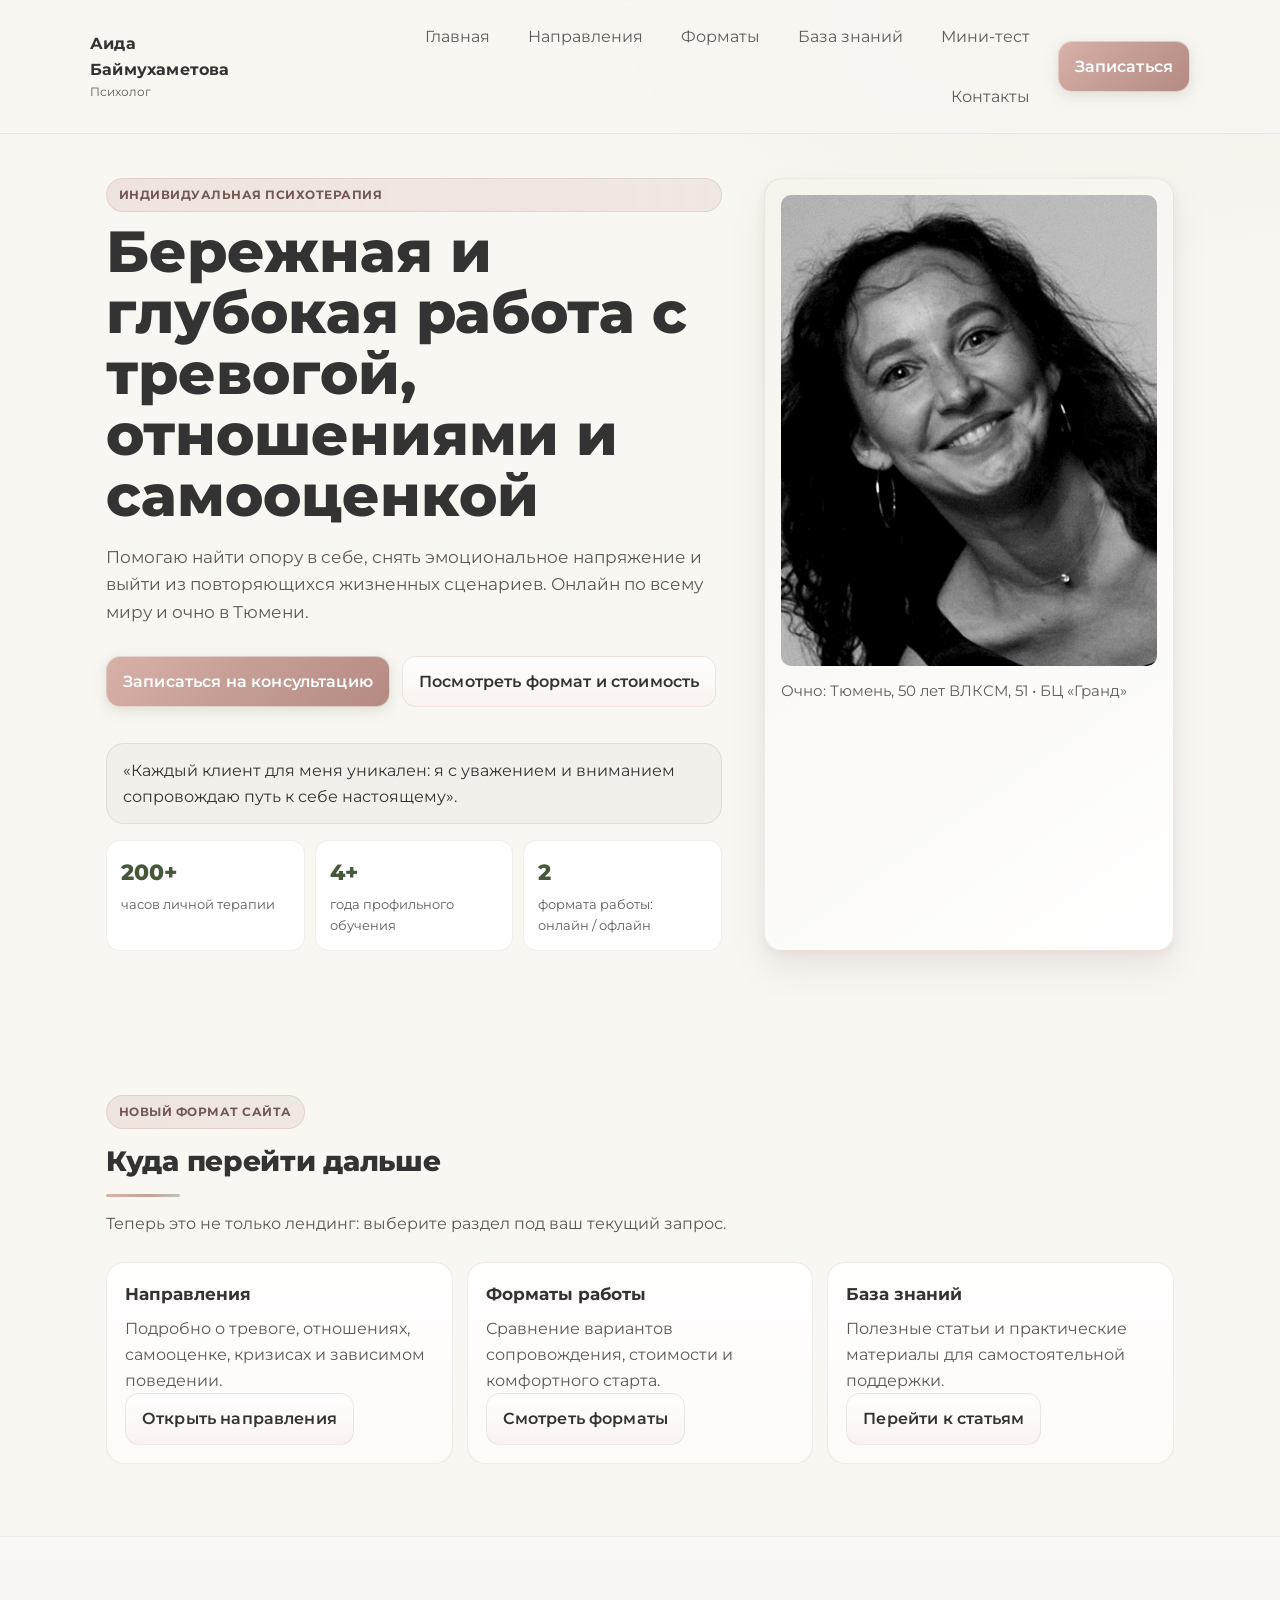
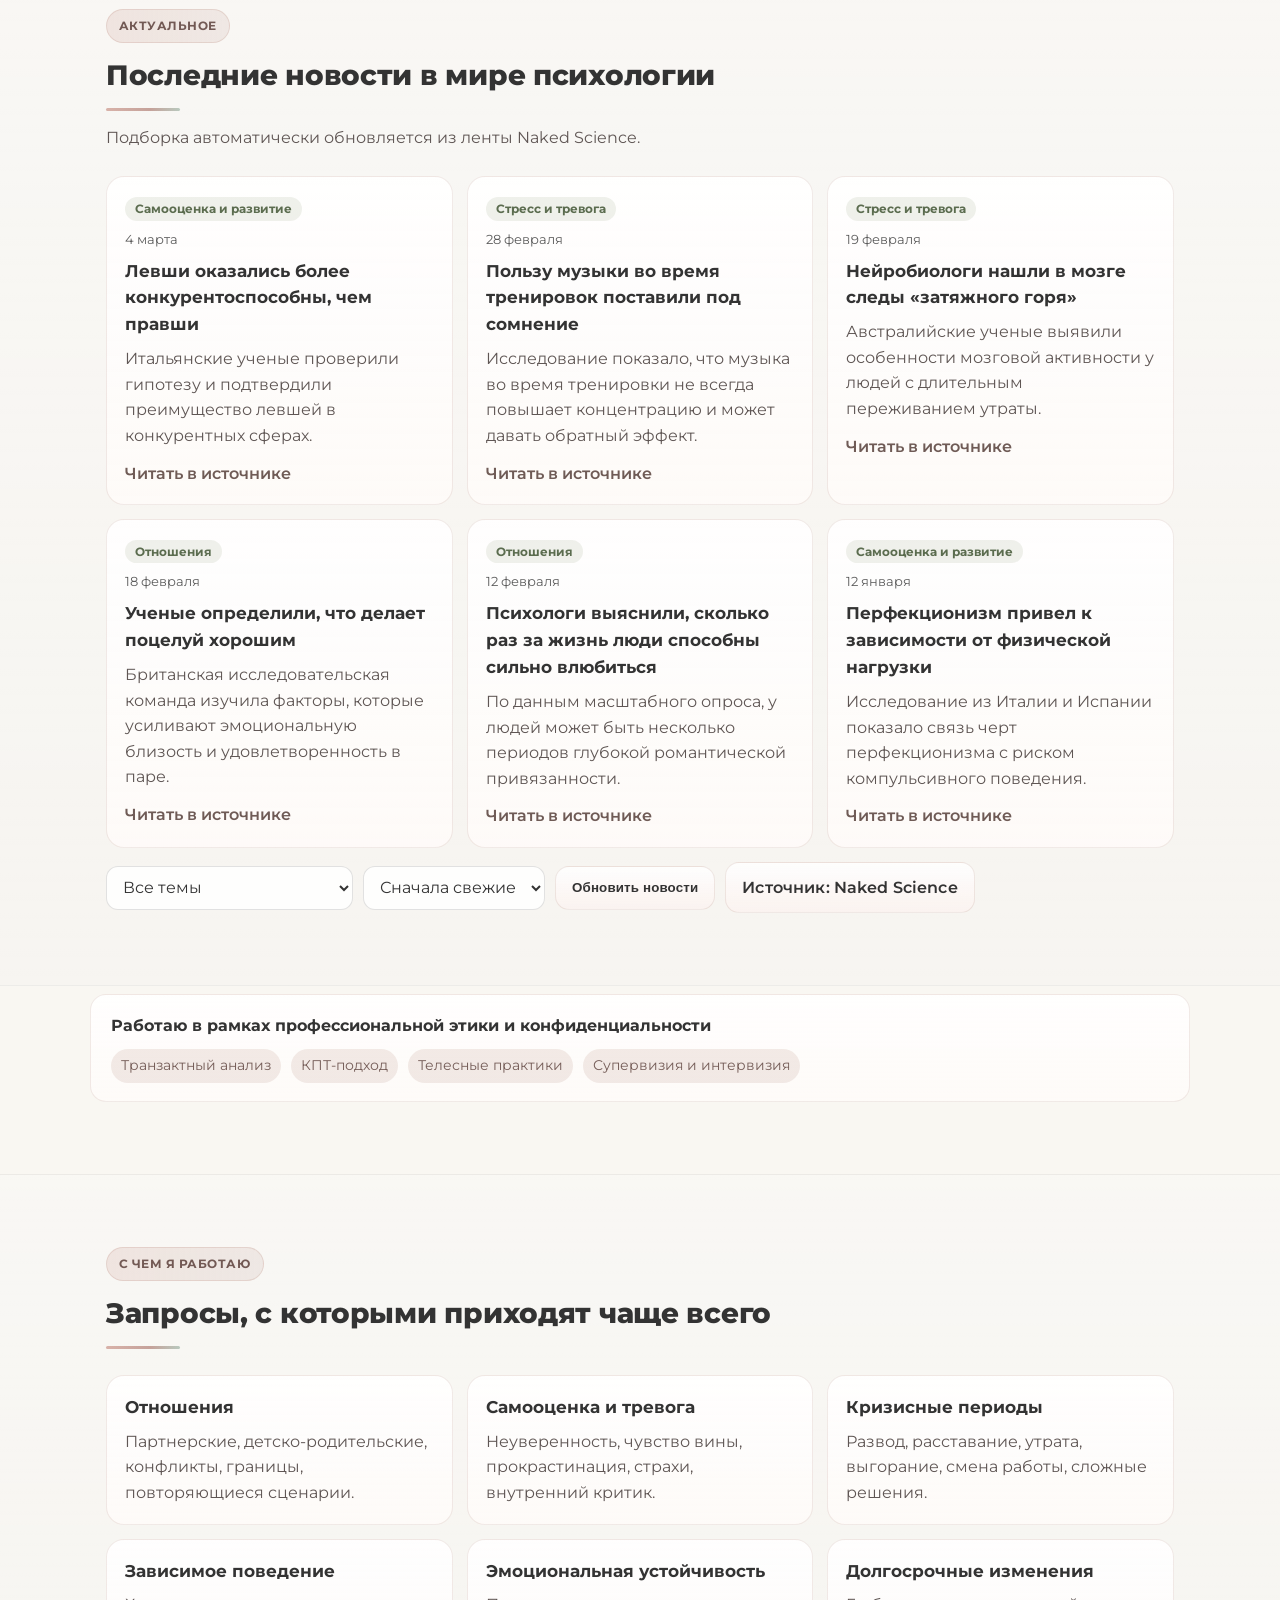
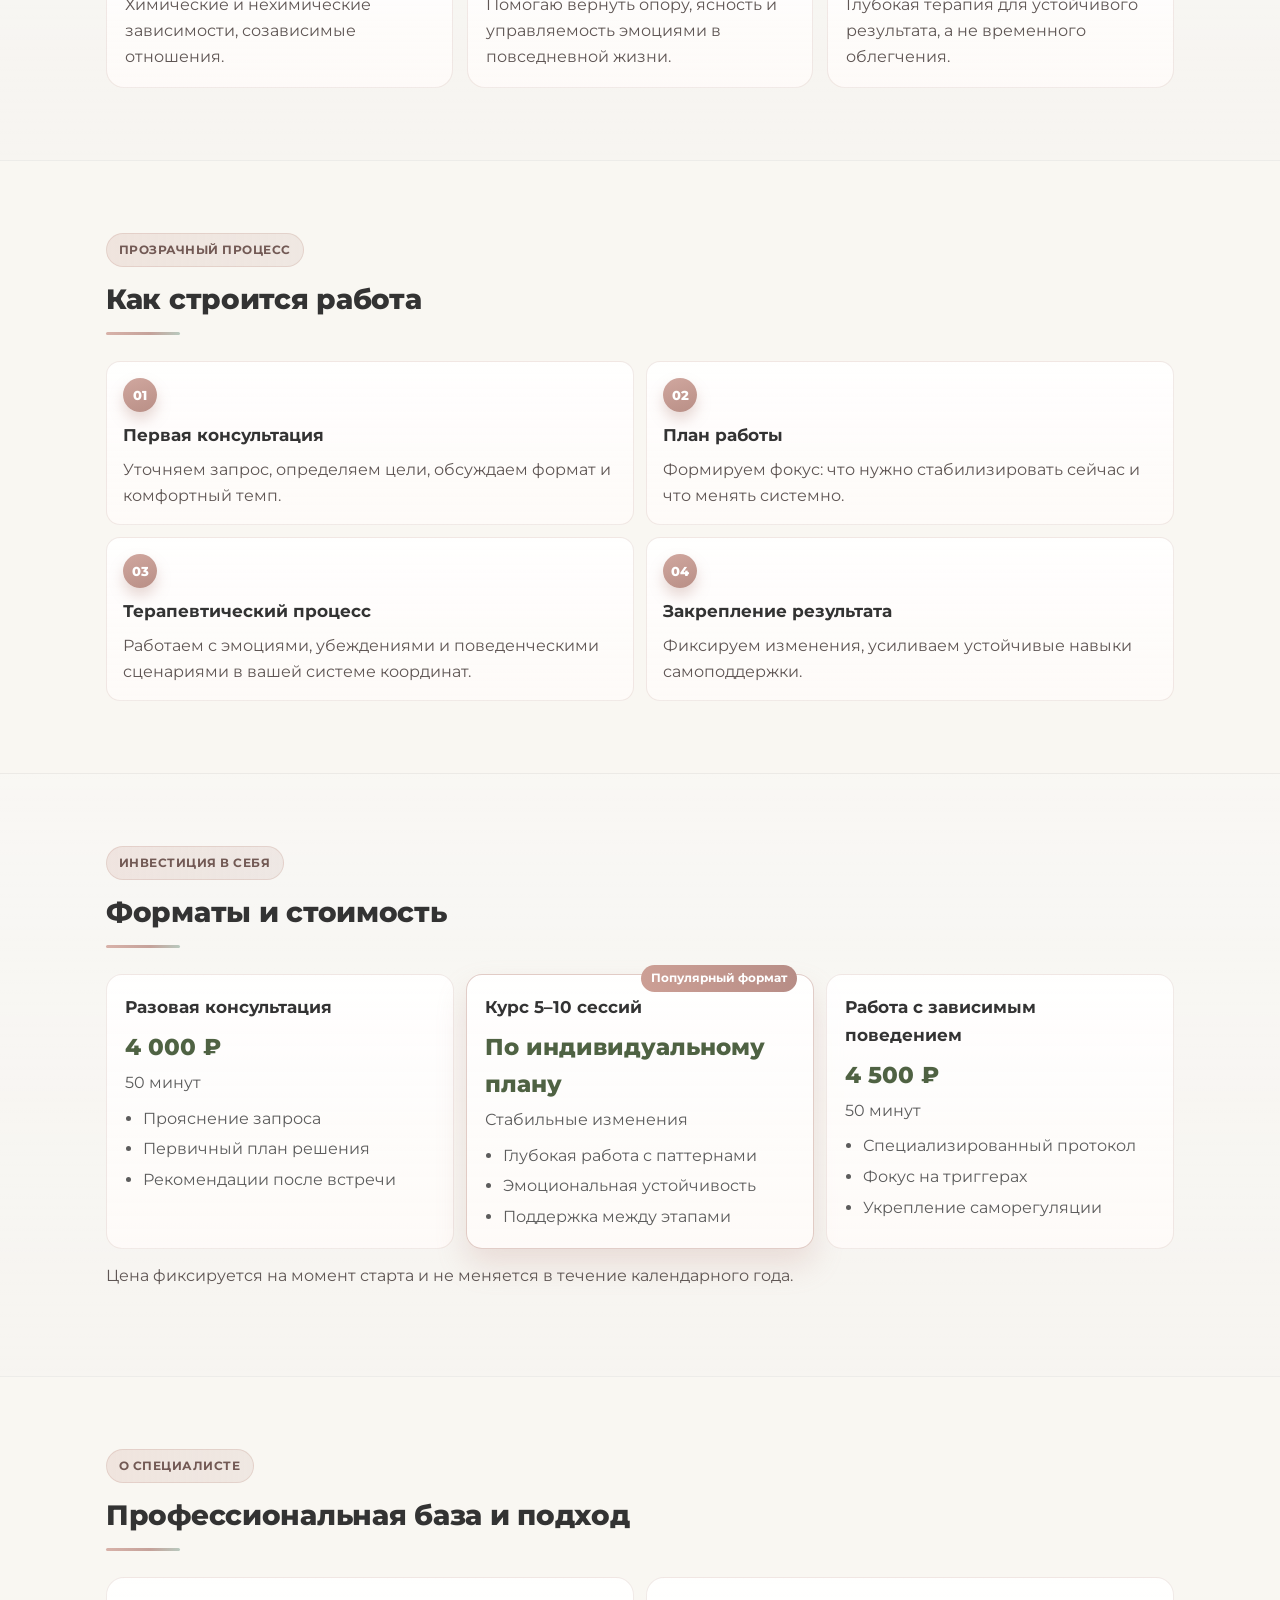
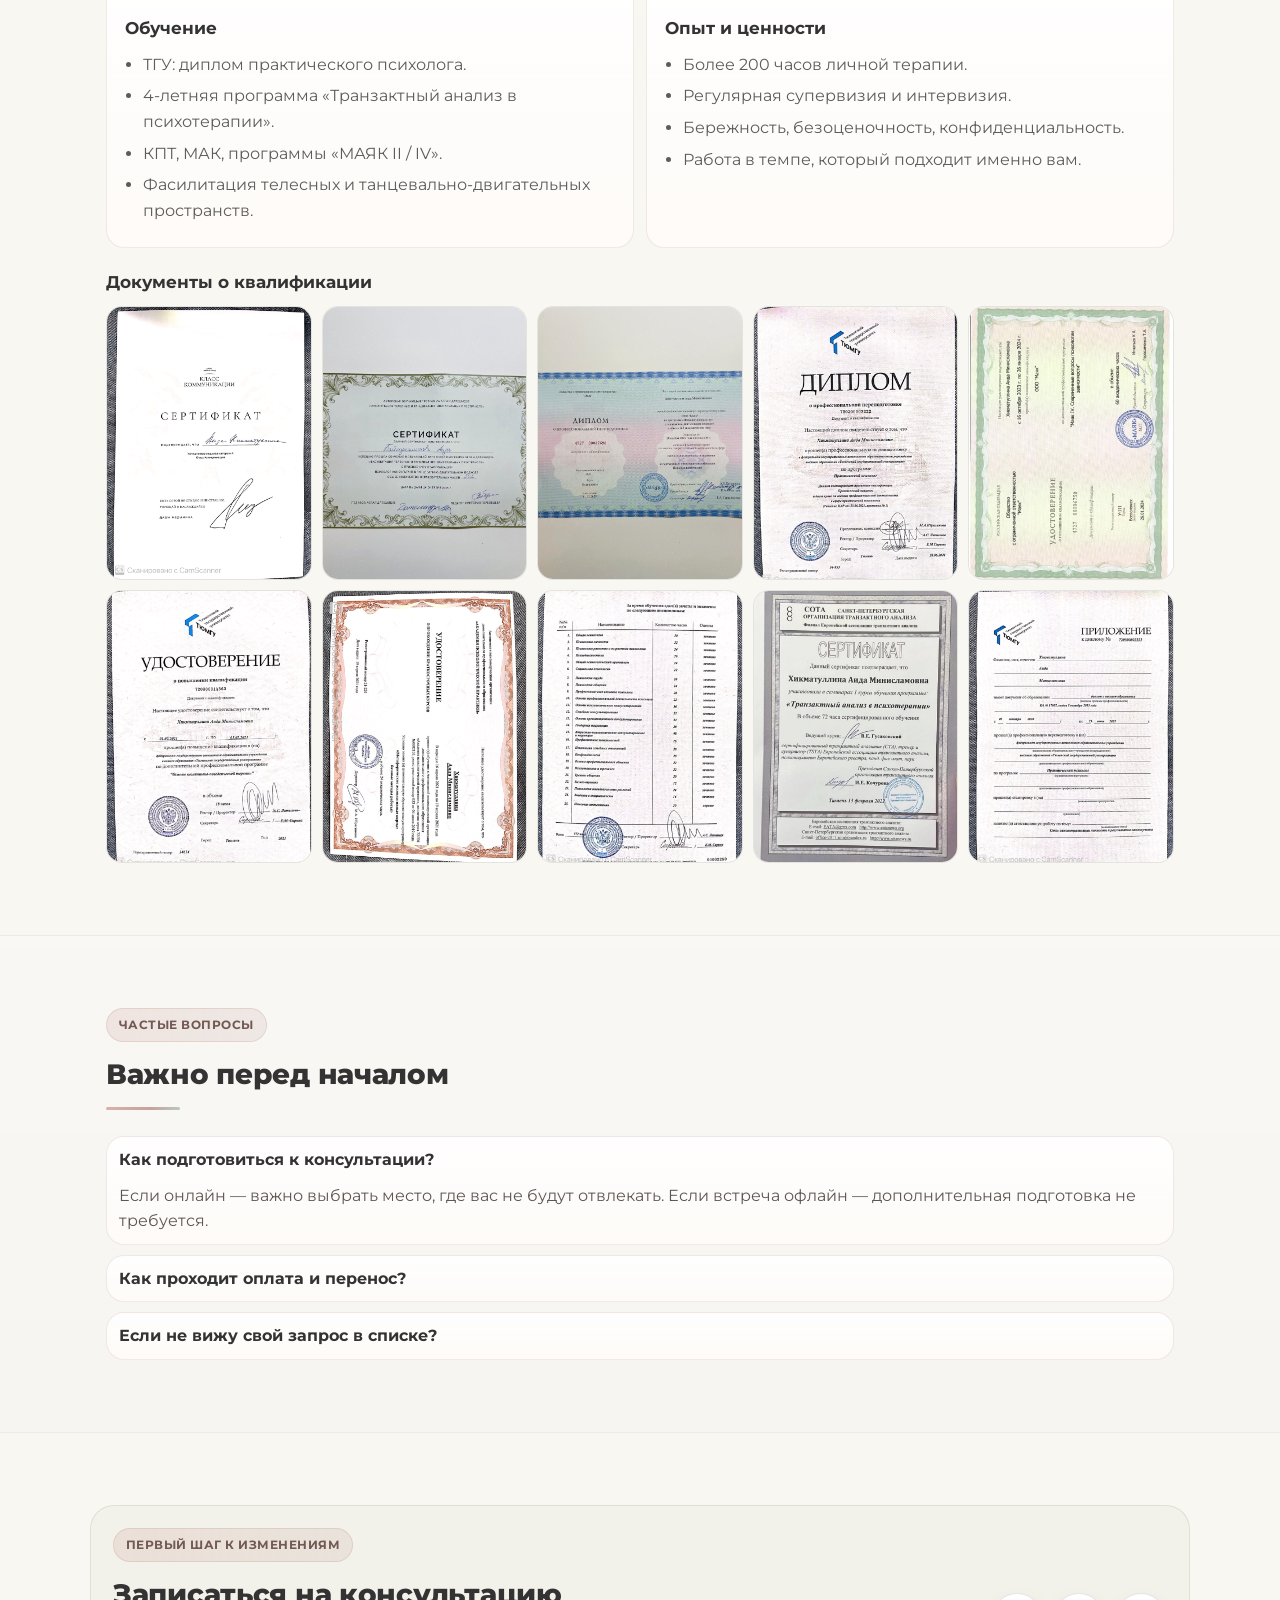
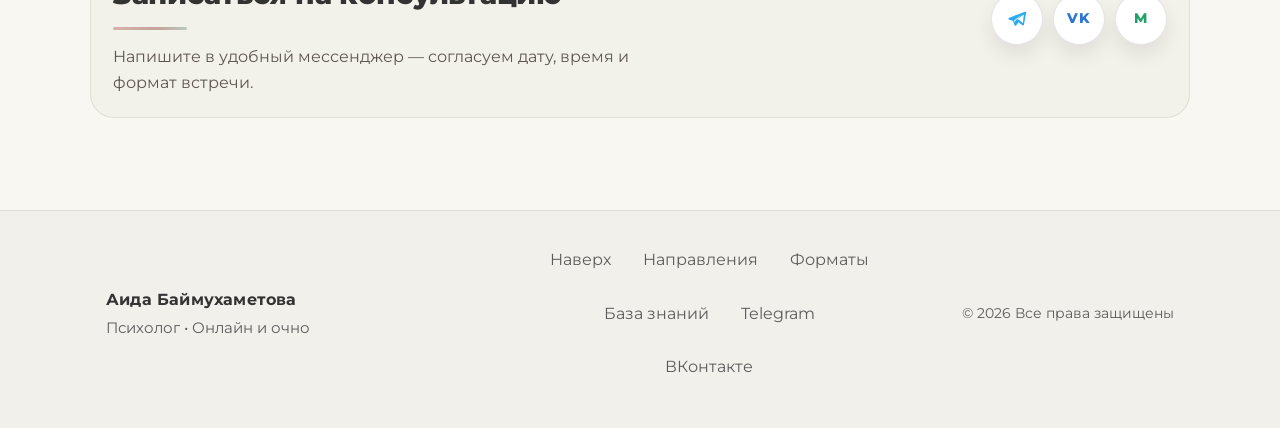
==== index.html @ 0d4551f3 "Первый коммит: подключение к GitHub" ====
<!DOCTYPE html>
<html lang="ru">
<head>
  <meta charset="UTF-8">
  <meta name="viewport" content="width=device-width, initial-scale=1.0">
  <meta name="description" content="Психолог Аида Баймухаметова — индивидуальная психотерапия онлайн и очно. Бережный, структурный и результативный подход.">
  <title>Аида Баймухаметова — психолог</title>

  <link rel="icon" type="image/png" href="assets/favicon.png">
  <link rel="apple-touch-icon" href="assets/favicon.png">

  <link rel="preconnect" href="https://fonts.googleapis.com">
  <link rel="preconnect" href="https://fonts.gstatic.com" crossorigin>
  <link href="https://fonts.googleapis.com/css2?family=Montserrat:wght@400;500;600;700;800&display=swap" rel="stylesheet">

  <link rel="stylesheet" href="style.css">
  <script src="script.js" defer></script>
</head>
<body>
  <a class="skip-link" href="#main">Перейти к содержимому</a>

  <header class="header" id="top">
    <div class="container header__inner">
      <a class="brand" href="#top" aria-label="На главную">
        <span class="brand__title">Аида Баймухаметова</span>
        <span class="brand__sub">Психолог</span>
      </a>

      <button
        class="nav-toggle"
        type="button"
        aria-label="Открыть меню"
        aria-expanded="false"
        aria-controls="site-nav"
      >
        <span class="nav-toggle__line"></span>
        <span class="nav-toggle__line"></span>
        <span class="nav-toggle__line"></span>
      </button>

      <nav class="nav" id="site-nav" aria-label="Главное меню">
        <ul class="nav__list">
          <li><a class="nav__link" href="index.html">Главная</a></li>
          <li><a class="nav__link" href="services.html">Направления</a></li>
          <li><a class="nav__link" href="formats.html">Форматы</a></li>
          <li><a class="nav__link" href="blog.html">База знаний</a></li>
          <li><a class="nav__link" href="test.html">Мини-тест</a></li>
          <li><a class="nav__link" href="contacts.html">Контакты</a></li>
        </ul>
      </nav>

      <a class="button button--primary header__cta" href="contacts.html#booking">Записаться</a>
    </div>
  </header>
  <div class="nav-overlay" hidden></div>

  <main id="main">
    <section class="hero section">
      <div class="container hero__inner">
        <div class="hero__content reveal">
          <span class="eyebrow">Индивидуальная психотерапия</span>
          <h1 class="hero__title">Бережная и глубокая работа с тревогой, отношениями и самооценкой</h1>
          <p class="hero__subtitle">
            Помогаю найти опору в себе, снять эмоциональное напряжение и выйти из повторяющихся жизненных сценариев.
            Онлайн по всему миру и очно в Тюмени.
          </p>

          <div class="hero__actions">
            <a class="button button--primary" href="#booking">Записаться на консультацию</a>
            <a class="button button--ghost" href="#pricing">Посмотреть формат и стоимость</a>
          </div>

          <div class="hero-minibar" aria-label="Быстрый оффер">
            <div class="hero-minibar__price">
              <span class="hero-minibar__label">Сессия 50 минут</span>
              <strong class="hero-minibar__value">от 4 000 ₽</strong>
            </div>
            <a class="button button--primary hero-minibar__cta" href="#booking">Записаться</a>
          </div>

          <blockquote class="hero__quote">
            «Каждый клиент для меня уникален: я с уважением и вниманием сопровождаю путь к себе настоящему».
          </blockquote>

          <div class="hero__stats">
            <article class="stat">
              <div class="stat__value"><span data-counter="200">0</span>+</div>
              <div class="stat__label">часов личной терапии</div>
            </article>
            <article class="stat">
              <div class="stat__value"><span data-counter="4">0</span>+</div>
              <div class="stat__label">года профильного обучения</div>
            </article>
            <article class="stat">
              <div class="stat__value"><span data-counter="2">0</span></div>
              <div class="stat__label">формата работы: онлайн / офлайн</div>
            </article>
          </div>
        </div>

        <figure class="hero__media reveal">
          <img class="hero__photo" src="img/psychologist.jpg" alt="Психолог Аида Баймухаметова" loading="eager">
          <figcaption class="hero__caption">Очно: Тюмень, 50 лет ВЛКСМ, 51 • БЦ «Гранд»</figcaption>
        </figure>
      </div>
    </section>

    <section class="section reveal">
      <div class="container">
        <div class="section__head">
          <span class="eyebrow">Новый формат сайта</span>
          <h2 class="section__title">Куда перейти дальше</h2>
          <p class="section__lead">Теперь это не только лендинг: выберите раздел под ваш текущий запрос.</p>
        </div>
        <div class="cards cards--3">
          <article class="card">
            <h3 class="card__title">Направления</h3>
            <p class="card__text">Подробно о тревоге, отношениях, самооценке, кризисах и зависимом поведении.</p>
            <a class="button button--ghost" href="services.html">Открыть направления</a>
          </article>
          <article class="card">
            <h3 class="card__title">Форматы работы</h3>
            <p class="card__text">Сравнение вариантов сопровождения, стоимости и комфортного старта.</p>
            <a class="button button--ghost" href="formats.html">Смотреть форматы</a>
          </article>
          <article class="card">
            <h3 class="card__title">База знаний</h3>
            <p class="card__text">Полезные статьи и практические материалы для самостоятельной поддержки.</p>
            <a class="button button--ghost" href="blog.html">Перейти к статьям</a>
          </article>
        </div>
      </div>
    </section>

    <section class="section section--alt reveal" id="psy-news">
      <div class="container">
        <div class="section__head">
          <span class="eyebrow">Актуальное</span>
          <h2 class="section__title">Последние новости в мире психологии</h2>
          <p class="section__lead">Подборка автоматически обновляется из ленты Naked Science.</p>
        </div>
        <div class="cards cards--3" id="psy-news-list" aria-live="polite">
          <article class="card">
            <h3 class="card__title">Загружаю новости...</h3>
            <p class="card__text">Пожалуйста, подождите пару секунд.</p>
          </article>
        </div>
        <div class="news-toolbar" style="margin-top: 14px;">
          <label class="news-toolbar__field" for="psy-news-filter">
            <span class="sr-only">Фильтр по теме</span>
            <select id="psy-news-filter" class="news-select">
              <option value="all">Все темы</option>
              <option value="stress">Стресс и тревога</option>
              <option value="relationships">Отношения</option>
              <option value="self">Самооценка и развитие</option>
              <option value="other">Другое</option>
            </select>
          </label>
          <label class="news-toolbar__field" for="psy-news-sort">
            <span class="sr-only">Сортировка</span>
            <select id="psy-news-sort" class="news-select">
              <option value="newest">Сначала свежие</option>
              <option value="oldest">Сначала ранние</option>
            </select>
          </label>
          <button class="button button--ghost" id="psy-news-refresh" type="button">Обновить новости</button>
          <a class="button button--ghost" href="https://naked-science.ru/article/psy" target="_blank" rel="noreferrer">Источник: Naked Science</a>
        </div>
      </div>
    </section>

    <section class="section trust reveal">
      <div class="container trust__inner">
        <p class="trust__title">Работаю в рамках профессиональной этики и конфиденциальности</p>
        <ul class="trust__list">
          <li>Транзактный анализ</li>
          <li>КПТ-подход</li>
          <li>Телесные практики</li>
          <li>Супервизия и интервизия</li>
        </ul>
      </div>
    </section>

    <section class="section section--alt" id="services">
      <div class="container">
        <div class="section__head reveal">
          <span class="eyebrow">С чем я работаю</span>
          <h2 class="section__title">Запросы, с которыми приходят чаще всего</h2>
        </div>

        <div class="cards cards--3 reveal">
          <article class="card">
            <h3 class="card__title">Отношения</h3>
            <p class="card__text">Партнерские, детско-родительские, конфликты, границы, повторяющиеся сценарии.</p>
          </article>
          <article class="card">
            <h3 class="card__title">Самооценка и тревога</h3>
            <p class="card__text">Неуверенность, чувство вины, прокрастинация, страхи, внутренний критик.</p>
          </article>
          <article class="card">
            <h3 class="card__title">Кризисные периоды</h3>
            <p class="card__text">Развод, расставание, утрата, выгорание, смена работы, сложные решения.</p>
          </article>
          <article class="card">
            <h3 class="card__title">Зависимое поведение</h3>
            <p class="card__text">Химические и нехимические зависимости, созависимые отношения.</p>
          </article>
          <article class="card">
            <h3 class="card__title">Эмоциональная устойчивость</h3>
            <p class="card__text">Помогаю вернуть опору, ясность и управляемость эмоциями в повседневной жизни.</p>
          </article>
          <article class="card">
            <h3 class="card__title">Долгосрочные изменения</h3>
            <p class="card__text">Глубокая терапия для устойчивого результата, а не временного облегчения.</p>
          </article>
        </div>
      </div>
    </section>

    <section class="section" id="process">
      <div class="container">
        <div class="section__head reveal">
          <span class="eyebrow">Прозрачный процесс</span>
          <h2 class="section__title">Как строится работа</h2>
        </div>

        <div class="timeline reveal">
          <article class="timeline__item">
            <span class="timeline__num">01</span>
            <h3 class="timeline__title">Первая консультация</h3>
            <p class="timeline__text">Уточняем запрос, определяем цели, обсуждаем формат и комфортный темп.</p>
          </article>
          <article class="timeline__item">
            <span class="timeline__num">02</span>
            <h3 class="timeline__title">План работы</h3>
            <p class="timeline__text">Формируем фокус: что нужно стабилизировать сейчас и что менять системно.</p>
          </article>
          <article class="timeline__item">
            <span class="timeline__num">03</span>
            <h3 class="timeline__title">Терапевтический процесс</h3>
            <p class="timeline__text">Работаем с эмоциями, убеждениями и поведенческими сценариями в вашей системе координат.</p>
          </article>
          <article class="timeline__item">
            <span class="timeline__num">04</span>
            <h3 class="timeline__title">Закрепление результата</h3>
            <p class="timeline__text">Фиксируем изменения, усиливаем устойчивые навыки самоподдержки.</p>
          </article>
        </div>
      </div>
    </section>

    <section class="section section--alt" id="pricing">
      <div class="container">
        <div class="section__head reveal">
          <span class="eyebrow">Инвестиция в себя</span>
          <h2 class="section__title">Форматы и стоимость</h2>
        </div>

        <div class="plans reveal">
          <article class="plan">
            <h3 class="plan__title">Разовая консультация</h3>
            <p class="plan__price">4 000 ₽</p>
            <p class="plan__meta">50 минут</p>
            <ul class="plan__list">
              <li>Прояснение запроса</li>
              <li>Первичный план решения</li>
              <li>Рекомендации после встречи</li>
            </ul>
          </article>

          <article class="plan plan--featured">
            <span class="plan__badge">Популярный формат</span>
            <h3 class="plan__title">Курс 5–10 сессий</h3>
            <p class="plan__price">По индивидуальному плану</p>
            <p class="plan__meta">Стабильные изменения</p>
            <ul class="plan__list">
              <li>Глубокая работа с паттернами</li>
              <li>Эмоциональная устойчивость</li>
              <li>Поддержка между этапами</li>
            </ul>
          </article>

          <article class="plan">
            <h3 class="plan__title">Работа с зависимым поведением</h3>
            <p class="plan__price">4 500 ₽</p>
            <p class="plan__meta">50 минут</p>
            <ul class="plan__list">
              <li>Специализированный протокол</li>
              <li>Фокус на триггерах</li>
              <li>Укрепление саморегуляции</li>
            </ul>
          </article>
        </div>

        <p class="section-note reveal">Цена фиксируется на момент старта и не меняется в течение календарного года.</p>
      </div>
    </section>

    <section class="section" id="about">
      <div class="container">
        <div class="section__head reveal">
          <span class="eyebrow">О специалисте</span>
          <h2 class="section__title">Профессиональная база и подход</h2>
        </div>

        <div class="about__grid reveal">
          <article class="panel">
            <h3 class="subsection__title">Обучение</h3>
            <ul class="list-bullets">
              <li>ТГУ: диплом практического психолога.</li>
              <li>4-летняя программа «Транзактный анализ в психотерапии».</li>
              <li>КПТ, МАК, программы «МАЯК II / IV».</li>
              <li>Фасилитация телесных и танцевально-двигательных пространств.</li>
            </ul>
          </article>

          <article class="panel">
            <h3 class="subsection__title">Опыт и ценности</h3>
            <ul class="list-bullets">
              <li>Более 200 часов личной терапии.</li>
              <li>Регулярная супервизия и интервизия.</li>
              <li>Бережность, безоценочность, конфиденциальность.</li>
              <li>Работа в темпе, который подходит именно вам.</li>
            </ul>
          </article>
        </div>

        <h3 class="subsection__title reveal">Документы о квалификации</h3>
        <div class="gallery reveal" aria-label="Документы о квалификации">
          <a class="gallery__item" href="img/doc-01.png" data-lightbox="docs"><img src="img/doc-01.png" alt="Документ о квалификации 1" loading="lazy"></a>
          <a class="gallery__item" href="img/doc-02.png" data-lightbox="docs"><img src="img/doc-02.png" alt="Документ о квалификации 2" loading="lazy"></a>
          <a class="gallery__item" href="img/doc-03.png" data-lightbox="docs"><img src="img/doc-03.png" alt="Документ о квалификации 3" loading="lazy"></a>
          <a class="gallery__item" href="img/doc-04.png" data-lightbox="docs"><img src="img/doc-04.png" alt="Документ о квалификации 4" loading="lazy"></a>
          <a class="gallery__item" href="img/doc-05.png" data-lightbox="docs"><img src="img/doc-05.png" alt="Документ о квалификации 5" loading="lazy"></a>
          <a class="gallery__item" href="img/doc-06.png" data-lightbox="docs"><img src="img/doc-06.png" alt="Документ о квалификации 6" loading="lazy"></a>
          <a class="gallery__item" href="img/doc-07.png" data-lightbox="docs"><img src="img/doc-07.png" alt="Документ о квалификации 7" loading="lazy"></a>
          <a class="gallery__item" href="img/doc-08.png" data-lightbox="docs"><img src="img/doc-08.png" alt="Документ о квалификации 8" loading="lazy"></a>
          <a class="gallery__item" href="img/doc-09.png" data-lightbox="docs"><img src="img/doc-09.png" alt="Документ о квалификации 9" loading="lazy"></a>
          <a class="gallery__item" href="img/doc-10.png" data-lightbox="docs"><img src="img/doc-10.png" alt="Документ о квалификации 10" loading="lazy"></a>
        </div>
      </div>
    </section>

    <section class="section section--alt" id="faq">
      <div class="container">
        <div class="section__head reveal">
          <span class="eyebrow">Частые вопросы</span>
          <h2 class="section__title">Важно перед началом</h2>
        </div>

        <div class="faq reveal">
          <details class="details" open>
            <summary>Как подготовиться к консультации?</summary>
            <div class="details__body">
              Если онлайн — важно выбрать место, где вас не будут отвлекать. Если встреча офлайн — дополнительная подготовка не требуется.
            </div>
          </details>

          <details class="details">
            <summary>Как проходит оплата и перенос?</summary>
            <div class="details__body">
              100% предоплата. При отмене менее чем за 24 часа — перенос по согласованию. При отмене заранее — возможен перенос или возврат.
            </div>
          </details>

          <details class="details">
            <summary>Если не вижу свой запрос в списке?</summary>
            <div class="details__body">
              Напишите мне в мессенджер: разберём ваш случай и поймем, подойдёт ли мой формат работы именно вам.
            </div>
          </details>
        </div>
      </div>
    </section>

    <section class="section cta" id="booking">
      <div class="container cta__inner reveal">
        <div class="cta__content">
          <span class="eyebrow">Первый шаг к изменениям</span>
          <h2 class="section__title">Записаться на консультацию</h2>
          <p class="section__lead">Напишите в удобный мессенджер — согласуем дату, время и формат встречи.</p>
        </div>

        <div class="cta__actions cta__actions--icons">
          <a class="icon-btn icon-btn--tg" href="https://t.me/Aida_Baimukhametova" target="_blank" rel="noreferrer" aria-label="Написать в Telegram" title="Telegram">
            <svg viewBox="0 0 24 24" aria-hidden="true">
              <path d="M21.6 4.2a1 1 0 0 0-1-.15L3.1 10.8a1 1 0 0 0 .06 1.87l4.57 1.53 1.53 4.57a1 1 0 0 0 1.78.2l2.57-3.54 4.42 3.26a1 1 0 0 0 1.57-.61l2.38-12.93a1 1 0 0 0-.38-1.02ZM9.8 16.3l-.92-2.74 7.74-6.06-6.82 6.97Zm8.7.06-3.52-2.6-2.27-1.67L19.36 7l-.86 9.36Z"/>
            </svg>
            <span class="sr-only">Telegram</span>
          </a>
          <a class="icon-btn icon-btn--vk" href="https://vk.me/id412170144" target="_blank" rel="noreferrer" aria-label="Написать во ВКонтакте" title="ВКонтакте">
            <span class="icon-btn__text" aria-hidden="true">VK</span>
            <span class="sr-only">ВКонтакте</span>
          </a>
          <a class="icon-btn icon-btn--max" href="https://max.ru/u/f9LHodD0cOLuk_UDrpuo9YV8h8ppiOdiaU0b1kN8GQrFLea8POHlLm63tCw" target="_blank" rel="noreferrer" aria-label="Написать в MAX" title="MAX">
            <span class="icon-btn__text" aria-hidden="true">M</span>
            <span class="sr-only">MAX</span>
          </a>
        </div>
      </div>
    </section>
  </main>

  <div class="lightbox" id="lightbox" hidden>
    <button class="lightbox__backdrop" type="button" aria-label="Закрыть"></button>
    <div class="lightbox__dialog" role="dialog" aria-modal="true" aria-label="Просмотр документа">
      <button class="lightbox__close" type="button" aria-label="Закрыть">×</button>
      <button class="lightbox__nav lightbox__nav--prev" type="button" aria-label="Предыдущий документ">‹</button>
      <div class="lightbox__viewport">
        <img class="lightbox__image" src="" alt="">
      </div>
      <button class="lightbox__nav lightbox__nav--next" type="button" aria-label="Следующий документ">›</button>
      <div class="lightbox__meta">
        <span class="lightbox__caption"></span>
        <span class="lightbox__counter"></span>
      </div>
    </div>
  </div>

  <div class="mobile-cta" aria-label="Быстрые действия">
    <a class="icon-btn icon-btn--tg mobile-cta__chip" href="https://t.me/Aida_Baimukhametova" target="_blank" rel="noreferrer" aria-label="Telegram">
      <svg viewBox="0 0 24 24" aria-hidden="true">
        <path d="M21.6 4.2a1 1 0 0 0-1-.15L3.1 10.8a1 1 0 0 0 .06 1.87l4.57 1.53 1.53 4.57a1 1 0 0 0 1.78.2l2.57-3.54 4.42 3.26a1 1 0 0 0 1.57-.61l2.38-12.93a1 1 0 0 0-.38-1.02ZM9.8 16.3l-.92-2.74 7.74-6.06-6.82 6.97Zm8.7.06-3.52-2.6-2.27-1.67L19.36 7l-.86 9.36Z"/>
      </svg>
      <span class="sr-only">Telegram</span>
    </a>
    <a class="button button--primary mobile-cta__button" href="#booking">Записаться</a>
    <a class="icon-btn icon-btn--top mobile-cta__chip" href="#top" data-scroll-top="true" aria-label="Наверх">
      <span class="icon-btn__text" aria-hidden="true">↑</span>
      <span class="sr-only">Наверх</span>
    </a>
  </div>

  <footer class="footer" id="footer">
    <div class="container footer__inner">
      <div>
        <div class="brand__title">Аида Баймухаметова</div>
        <div class="footer__meta">Психолог • Онлайн и очно</div>
      </div>

      <div class="footer__links">
        <a class="footer__link" href="#top" data-scroll-top="true">Наверх</a>
        <a class="footer__link" href="services.html">Направления</a>
        <a class="footer__link" href="formats.html">Форматы</a>
        <a class="footer__link" href="blog.html">База знаний</a>
        <a class="footer__link" href="https://t.me/Aida_Baimukhametova" target="_blank" rel="noreferrer">Telegram</a>
        <a class="footer__link" href="https://vk.com/id412170144" target="_blank" rel="noreferrer">ВКонтакте</a>
      </div>

      <div class="footer__copy">© <span id="year"></span> Все права защищены</div>
    </div>
  </footer>
</body>
</html>
---- style.css ----
/* Entry point: load modular stylesheet layers */
@import url("styles/00-base.css");
@import url("styles/01-header.css");
@import url("styles/02-hero.css");
@import url("styles/03-sections.css");
@import url("styles/04-cards-gallery.css");
@import url("styles/05-layout-pricing-buttons.css");
@import url("styles/06-cta.css");
@import url("styles/07-footer.css");
@import url("styles/08-responsive-legacy.css");
@import url("styles/09-premium-overrides.css");
@import url("styles/10-reveal.css");
@import url("styles/11-mobile-ux.css");
@import url("styles/12-lightbox.css");
@import url("styles/13-soft-feminine.css");
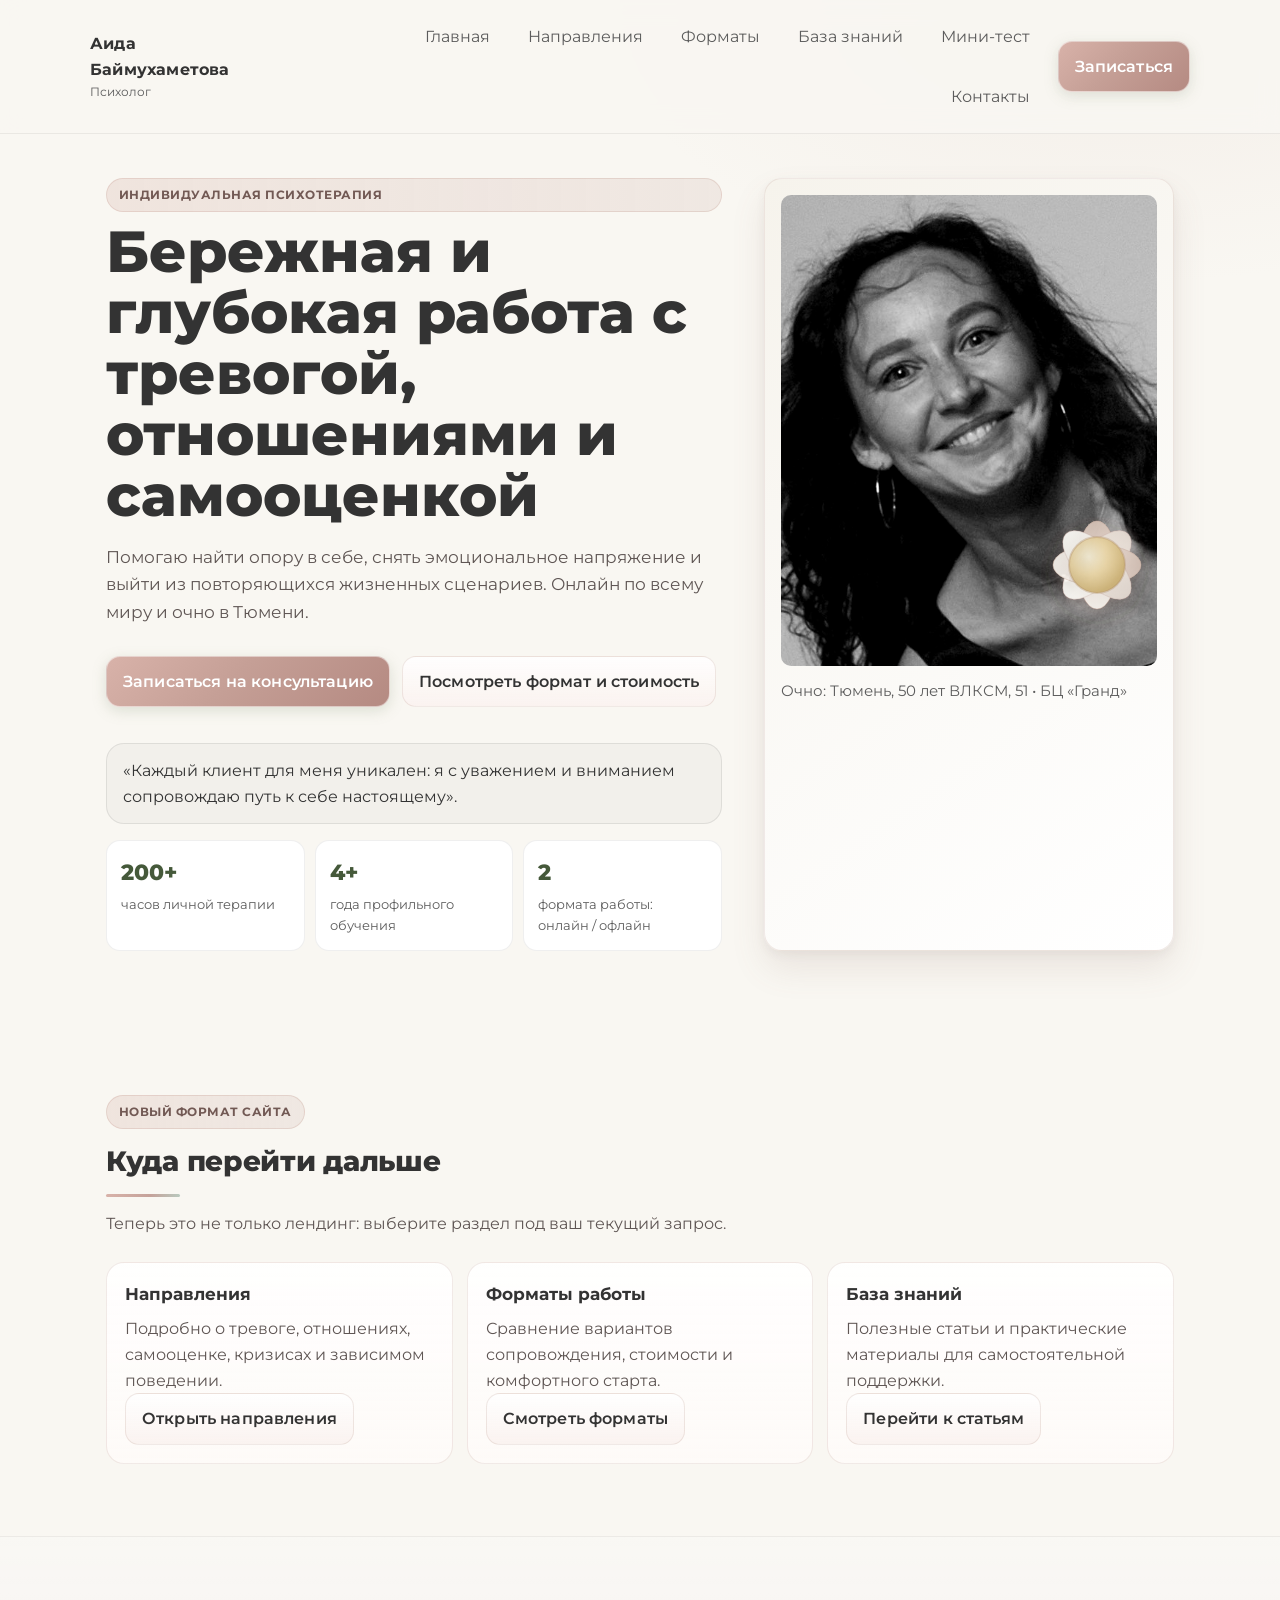
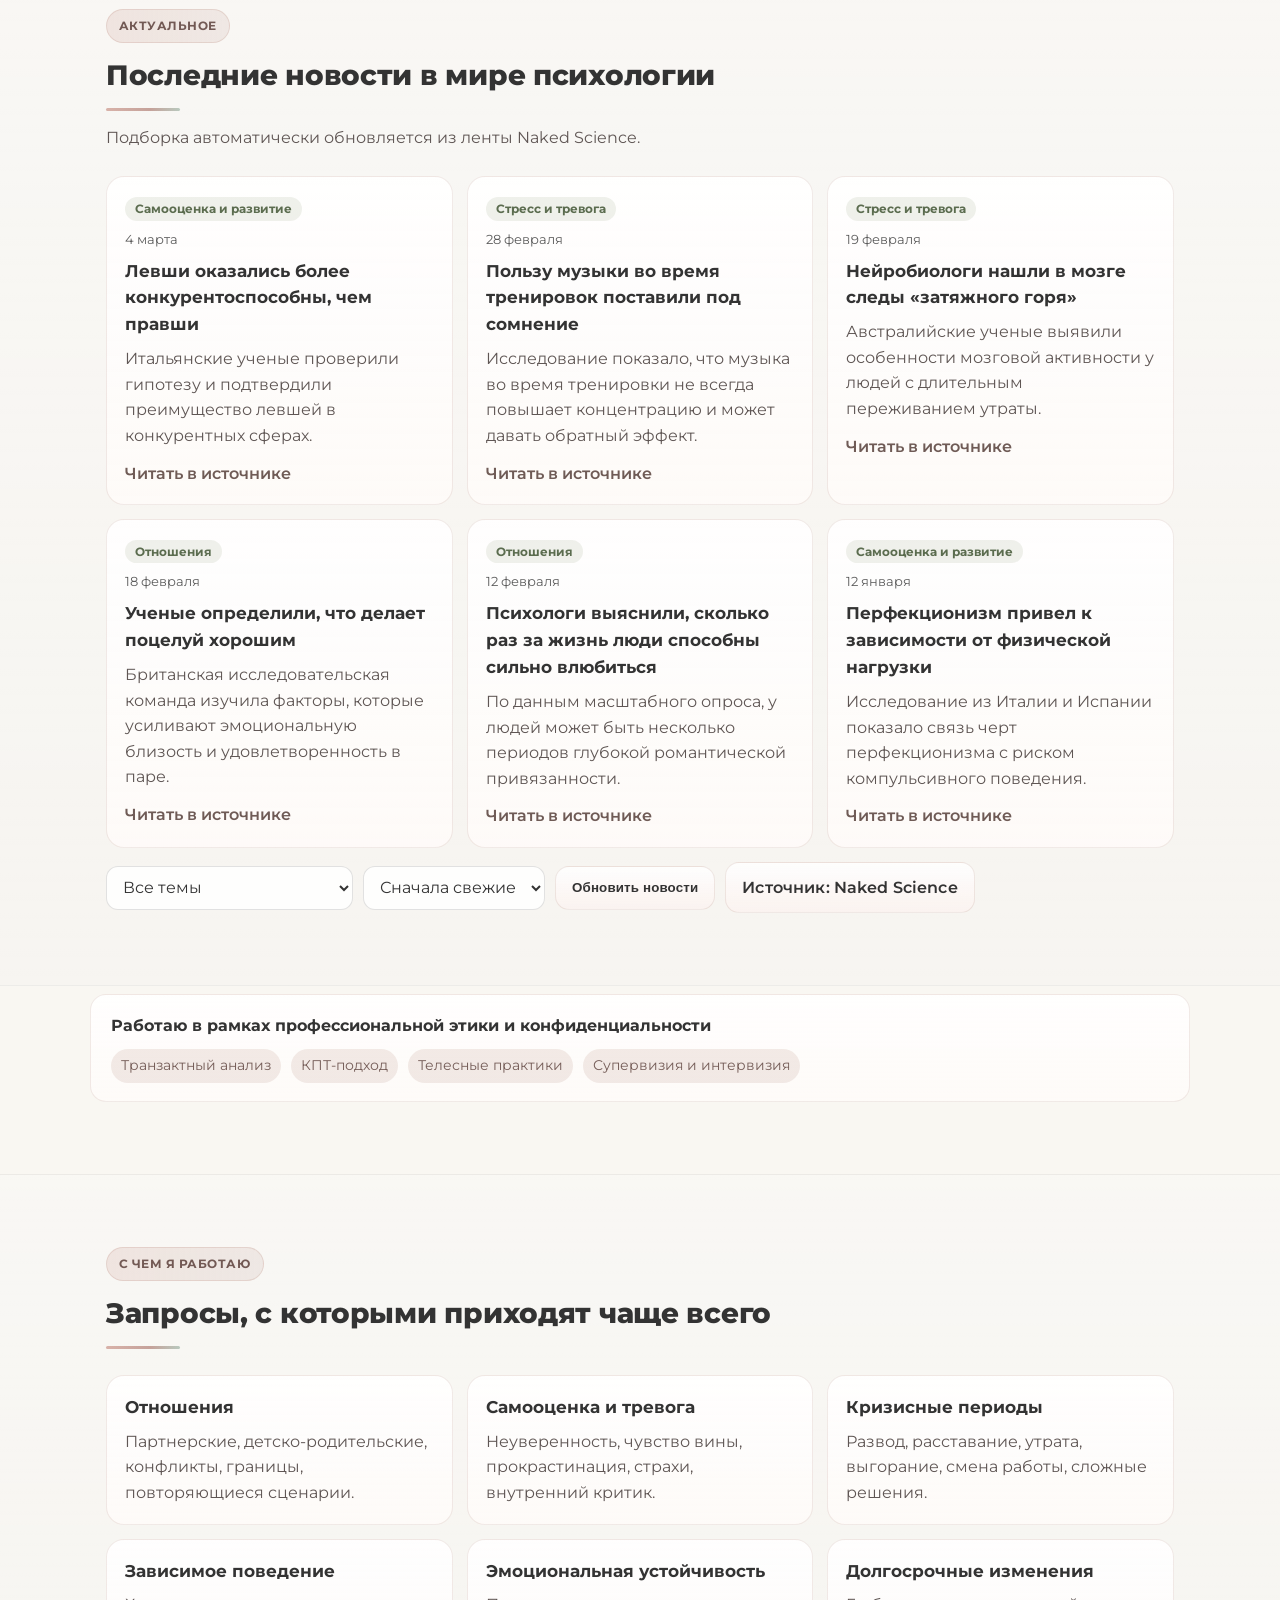
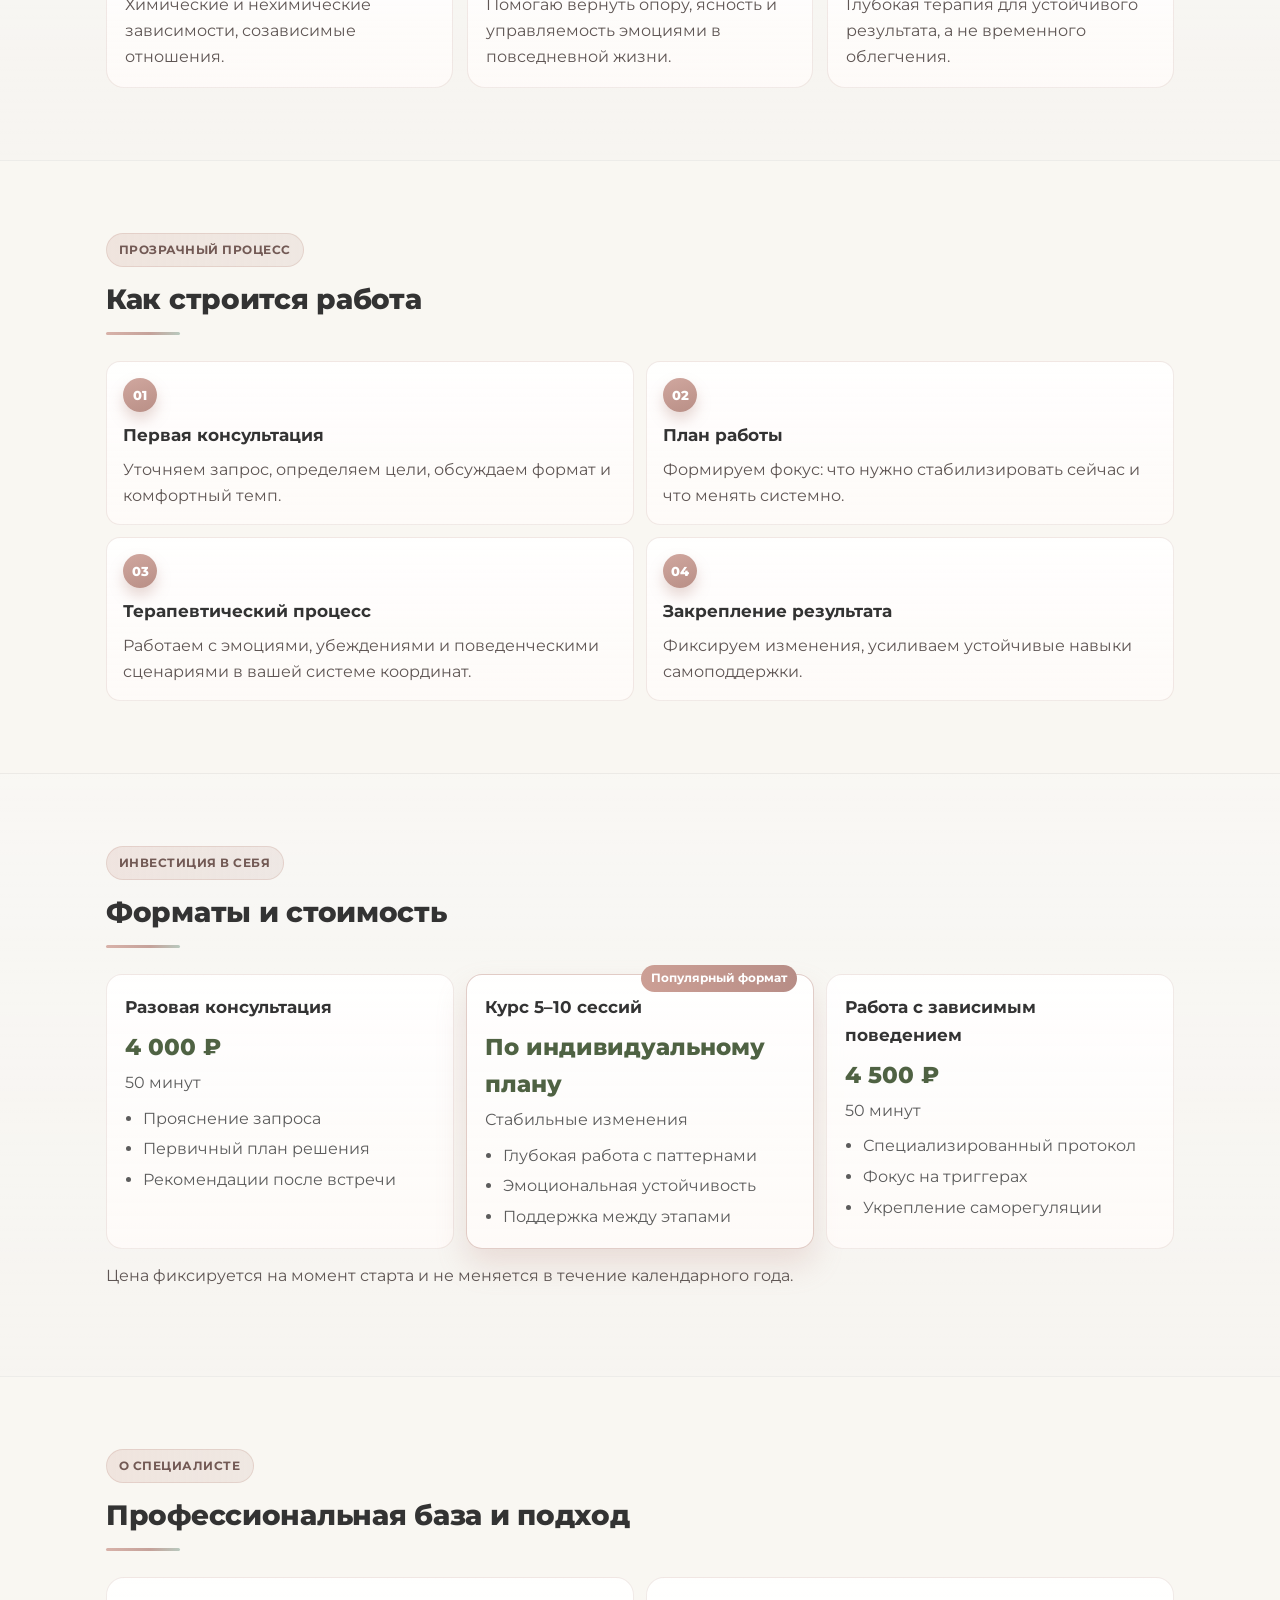
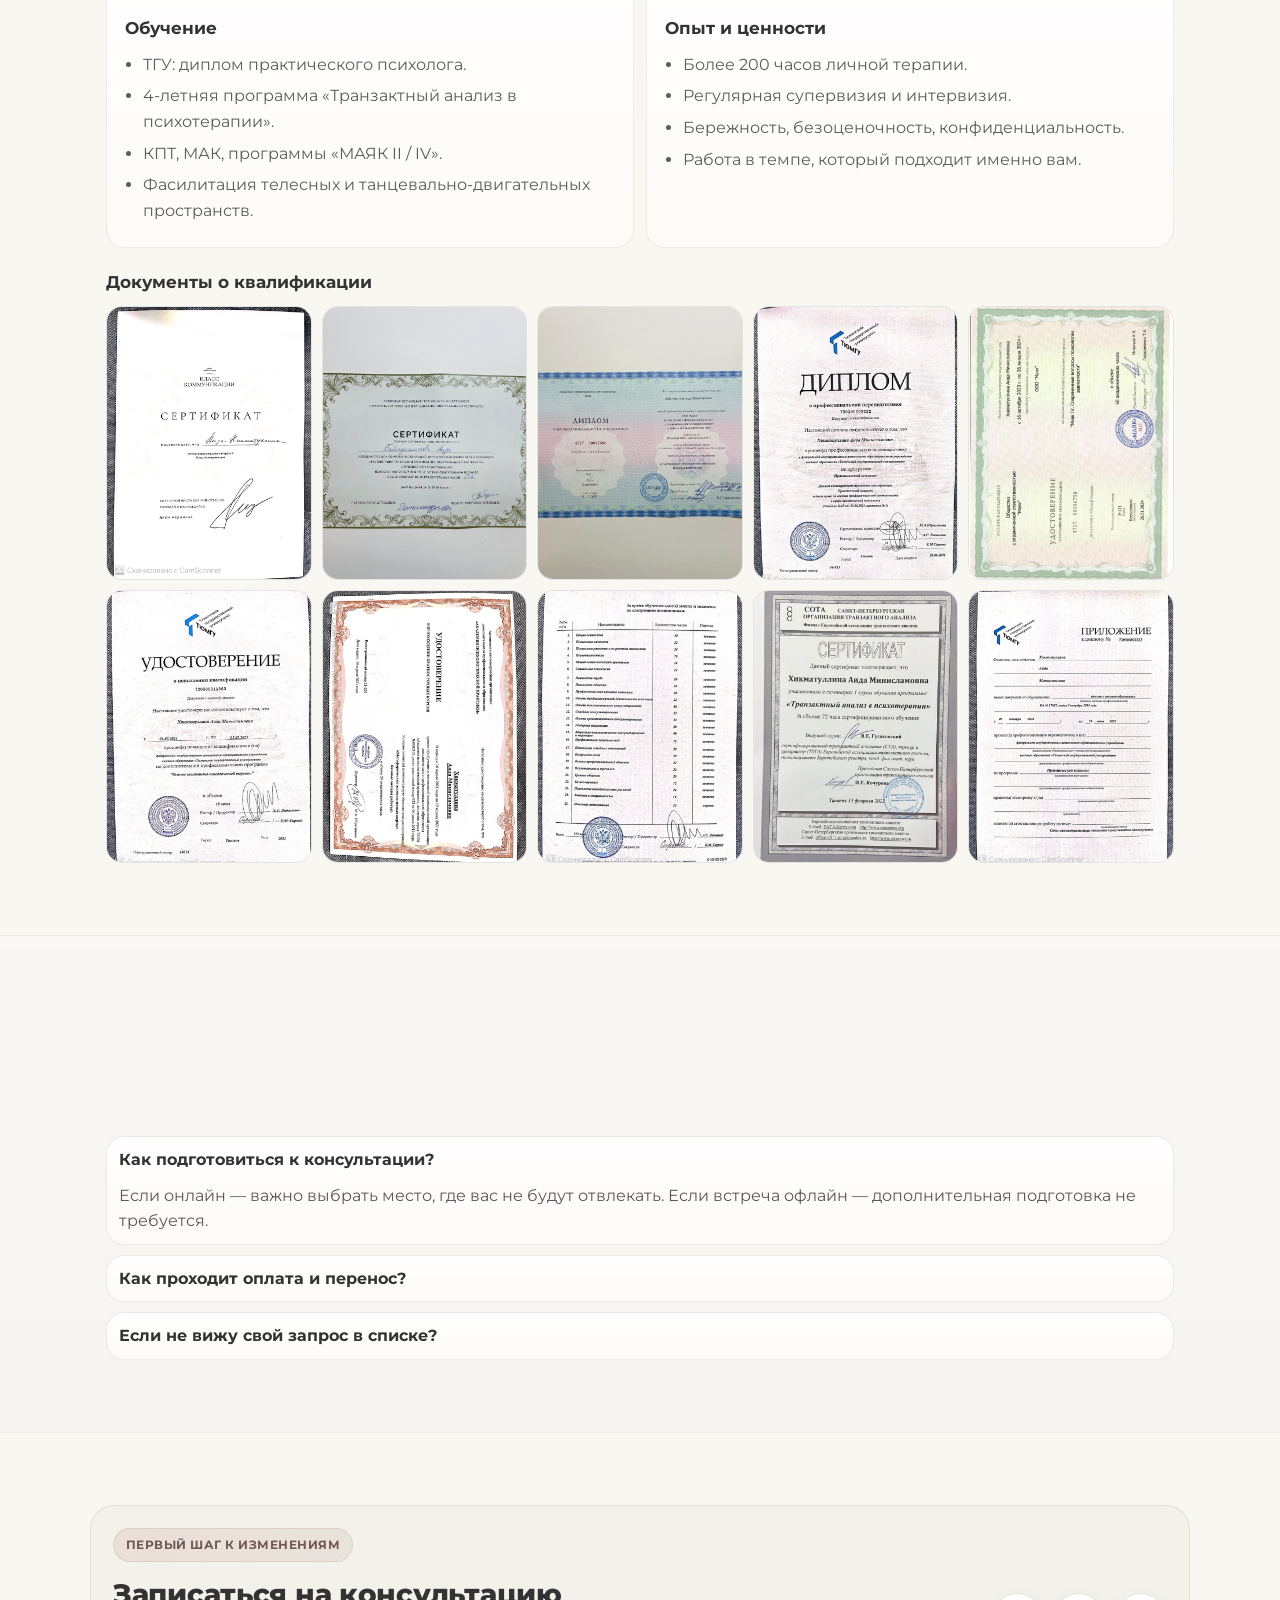
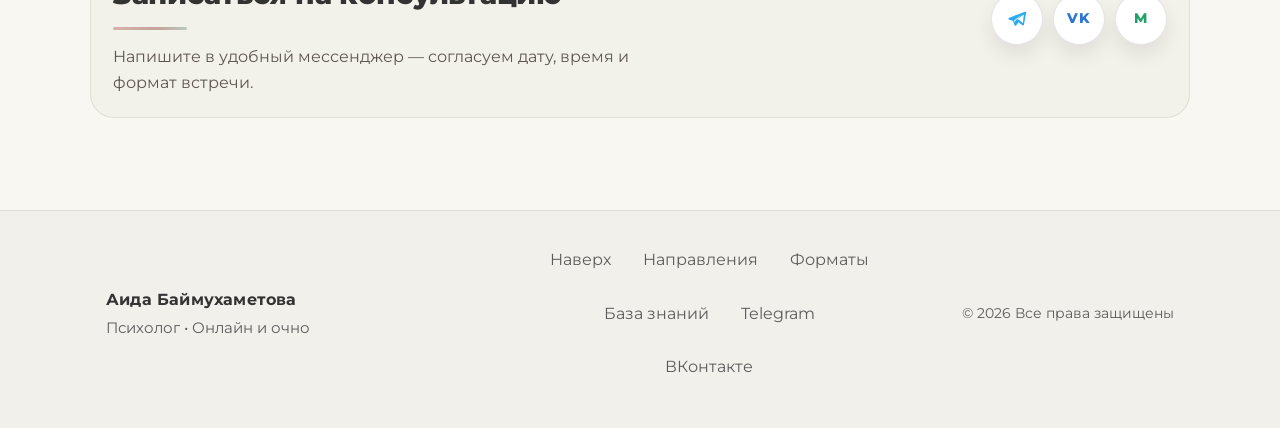
==== commit ff89fa27: "описание изменений" ====
--- a/index.html
+++ b/index.html
@@ -6,8 +6,14 @@
   <meta name="description" content="Психолог Аида Баймухаметова — индивидуальная психотерапия онлайн и очно. Бережный, структурный и результативный подход.">
   <title>Аида Баймухаметова — психолог</title>
 
-  <link rel="icon" type="image/png" href="assets/favicon.png">
-  <link rel="apple-touch-icon" href="assets/favicon.png">
+  <link rel="icon" type="image/png" href="img/favicon-32.png?v=2">
+  <link rel="shortcut icon" type="image/png" href="img/favicon-32.png?v=2">
+  <link rel="icon" type="image/png" sizes="32x32" href="img/favicon-32.png?v=2">
+  <link rel="icon" type="image/png" sizes="16x16" href="img/favicon-16.png?v=2">
+  <link rel="icon" type="image/png" sizes="48x48" href="img/favicon-48.png?v=2">
+  <link rel="apple-touch-icon" sizes="180x180" href="img/favicon-180.png?v=2">
+  <link rel="icon" type="image/png" sizes="192x192" href="img/favicon-192.png?v=2">
+  <link rel="icon" type="image/png" sizes="512x512" href="img/favicon-512.png?v=2">
 
   <link rel="preconnect" href="https://fonts.googleapis.com">
   <link rel="preconnect" href="https://fonts.gstatic.com" crossorigin>
@@ -99,6 +105,44 @@
         </div>
 
         <figure class="hero__media reveal">
+          <div class="scroll-daisy" id="scroll-daisy" aria-hidden="true">
+            <svg class="scroll-daisy__svg" viewBox="0 0 100 100" xmlns="http://www.w3.org/2000/svg">
+              <defs>
+                <linearGradient id="daisy-petal" x1="50%" y1="0%" x2="50%" y2="100%">
+                  <stop offset="0%" stop-color="#fffef9"/>
+                  <stop offset="50%" stop-color="#f5ede5"/>
+                  <stop offset="100%" stop-color="#e8ddd4"/>
+                </linearGradient>
+                <linearGradient id="daisy-petal-accent" x1="50%" y1="0%" x2="50%" y2="100%">
+                  <stop offset="0%" stop-color="#faf6f0"/>
+                  <stop offset="60%" stop-color="#ecdcd2"/>
+                  <stop offset="100%" stop-color="#d8c4b8"/>
+                </linearGradient>
+                <radialGradient id="daisy-center" cx="35%" cy="35%" r="65%">
+                  <stop offset="0%" stop-color="#f8f0d8"/>
+                  <stop offset="50%" stop-color="#eed9a8"/>
+                  <stop offset="100%" stop-color="#d4b87a"/>
+                </radialGradient>
+                <filter id="daisy-shadow" x="-20%" y="-20%" width="140%" height="140%">
+                  <feDropShadow dx="0" dy="4" stdDeviation="6" flood-color="rgba(120,90,70,0.12)"/>
+                  <feDropShadow dx="0" dy="2" stdDeviation="2" flood-color="rgba(196,166,157,0.2)"/>
+                </filter>
+              </defs>
+              <g class="scroll-daisy__flower" filter="url(#daisy-shadow)">
+                <g class="petals">
+                  <ellipse class="petal petal--alt" cx="50" cy="50" rx="10" ry="22" transform="rotate(0 50 50)"/>
+                  <ellipse class="petal" cx="50" cy="50" rx="10" ry="22" transform="rotate(45 50 50)"/>
+                  <ellipse class="petal petal--alt" cx="50" cy="50" rx="10" ry="22" transform="rotate(90 50 50)"/>
+                  <ellipse class="petal" cx="50" cy="50" rx="10" ry="22" transform="rotate(135 50 50)"/>
+                  <ellipse class="petal petal--alt" cx="50" cy="50" rx="10" ry="22" transform="rotate(180 50 50)"/>
+                  <ellipse class="petal" cx="50" cy="50" rx="10" ry="22" transform="rotate(225 50 50)"/>
+                  <ellipse class="petal petal--alt" cx="50" cy="50" rx="10" ry="22" transform="rotate(270 50 50)"/>
+                  <ellipse class="petal" cx="50" cy="50" rx="10" ry="22" transform="rotate(315 50 50)"/>
+                </g>
+                <circle class="center" cx="50" cy="50" r="14"/>
+              </g>
+            </svg>
+          </div>
           <img class="hero__photo" src="img/psychologist.jpg" alt="Психолог Аида Баймухаметова" loading="eager">
           <figcaption class="hero__caption">Очно: Тюмень, 50 лет ВЛКСМ, 51 • БЦ «Гранд»</figcaption>
         </figure>
--- a/style.css
+++ b/style.css
@@ -13,3 +13,4 @@
 @import url("styles/11-mobile-ux.css");
 @import url("styles/12-lightbox.css");
 @import url("styles/13-soft-feminine.css");
+@import url("styles/14-scroll-daisy.css");
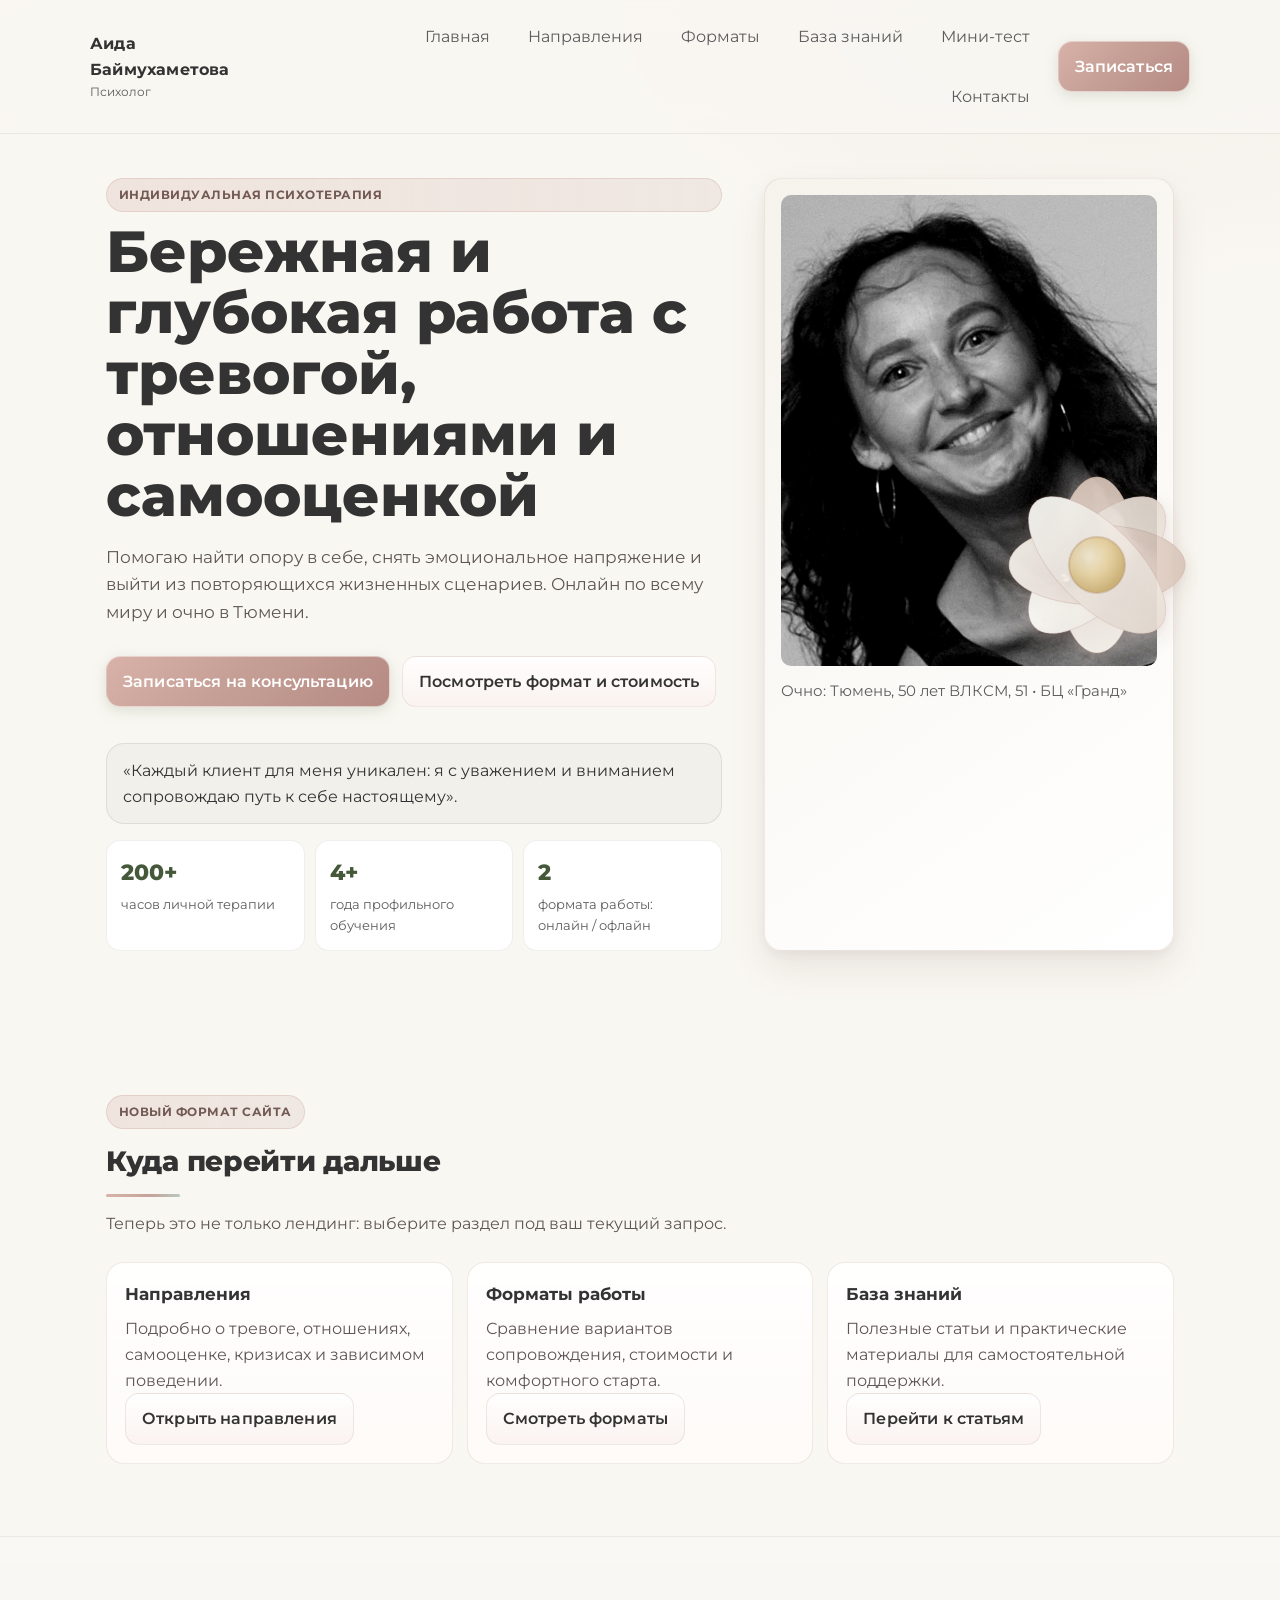
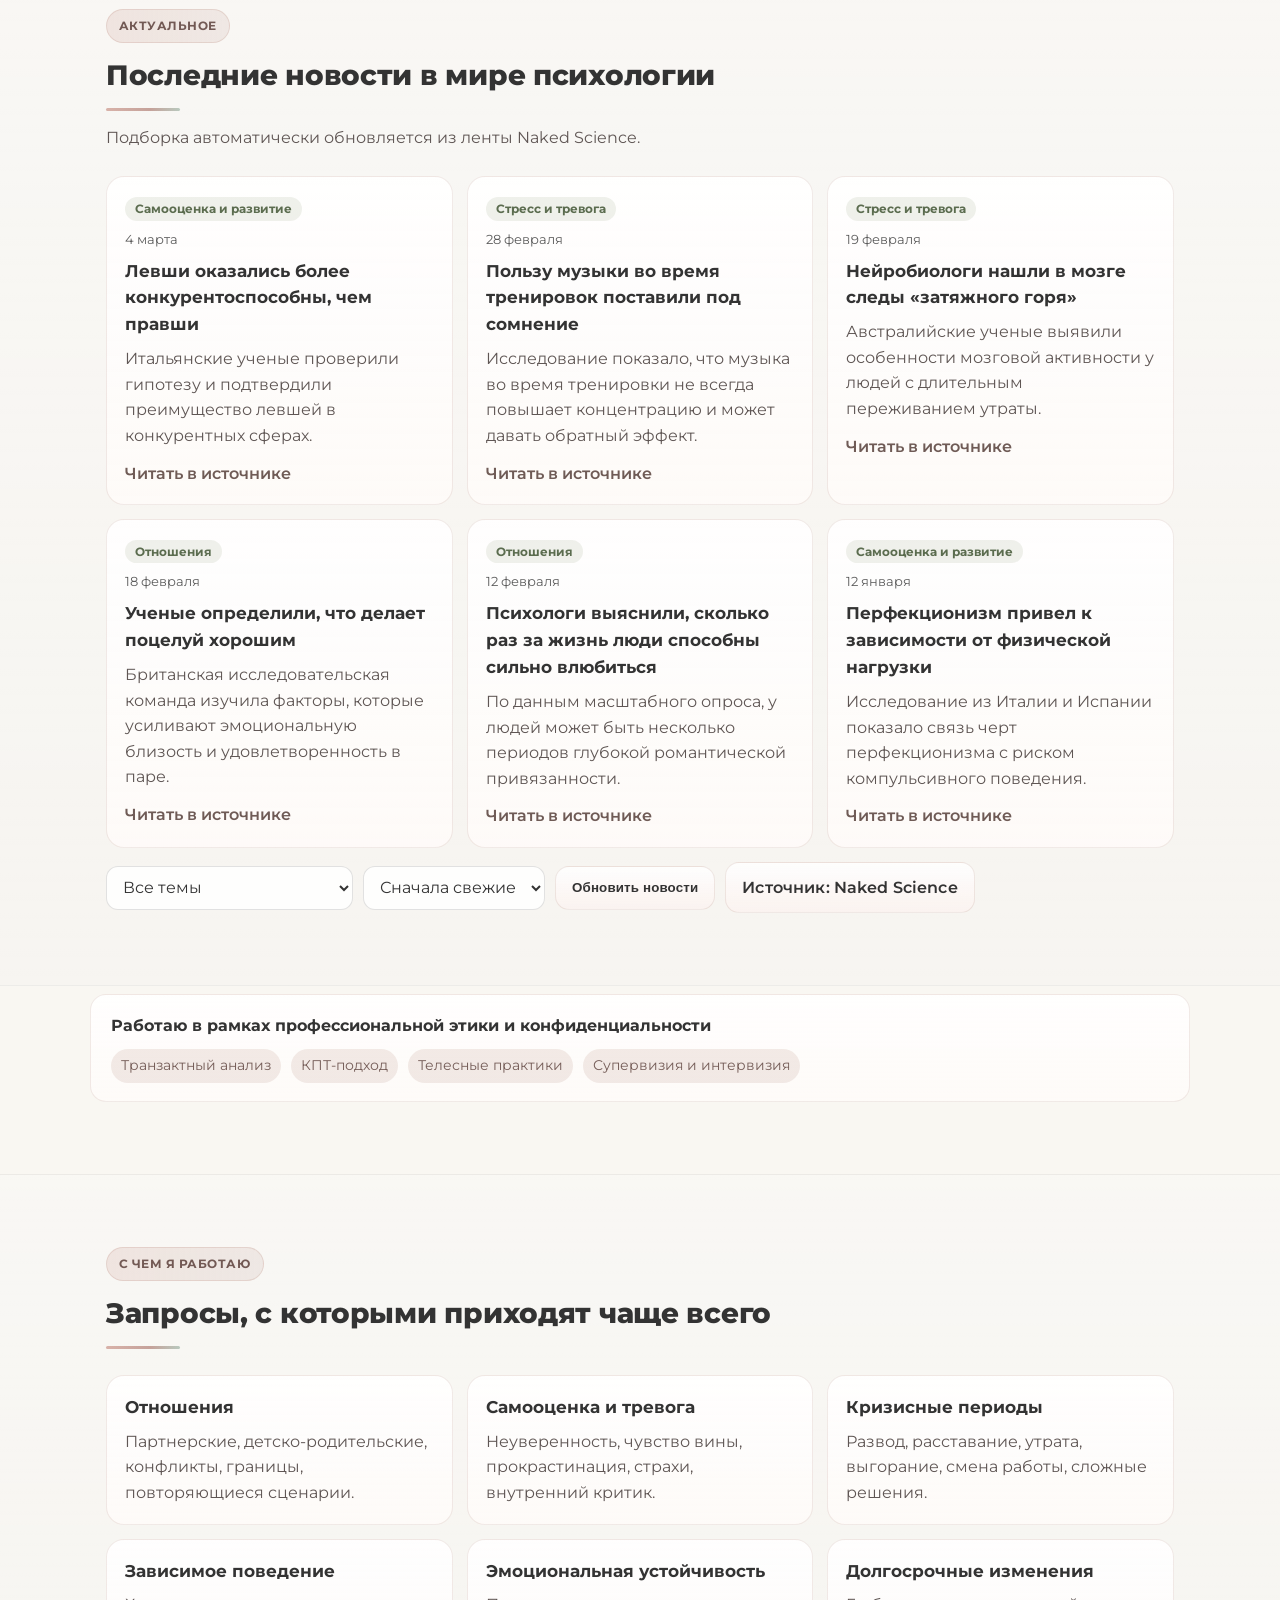
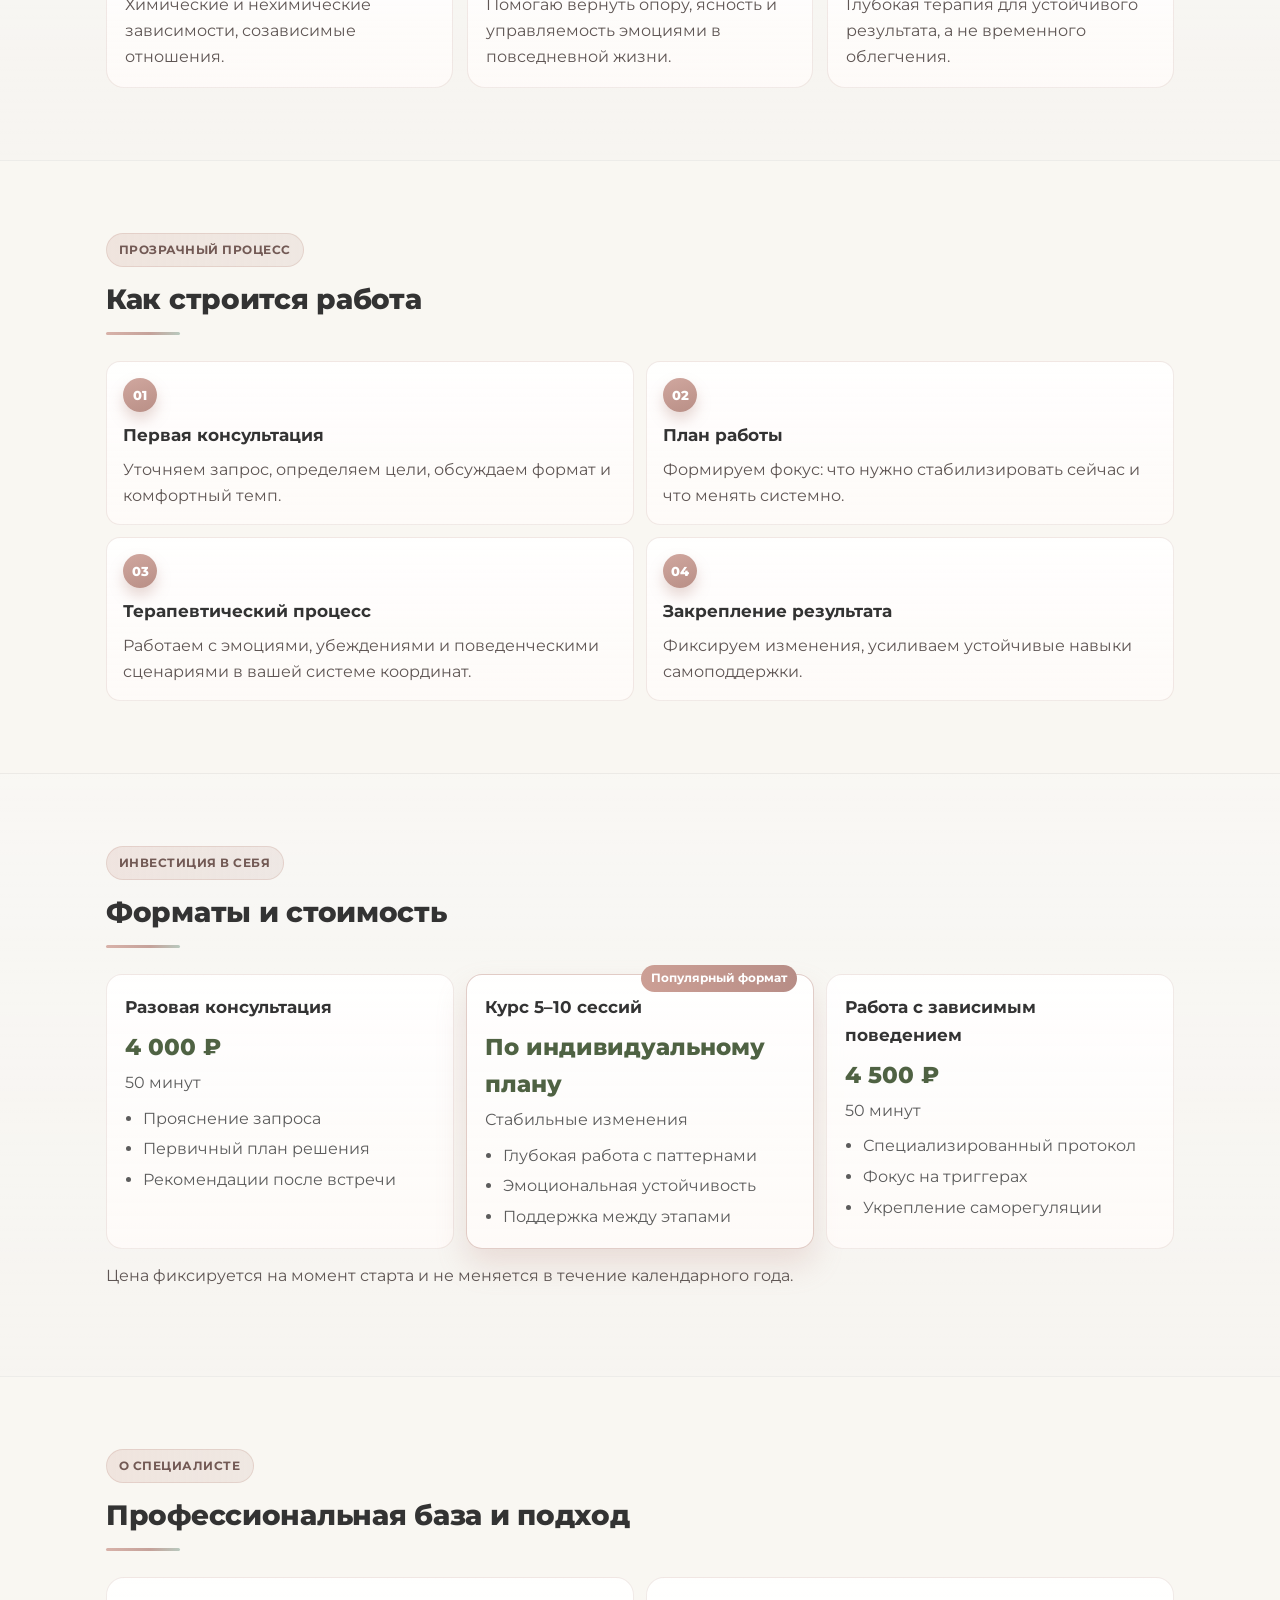
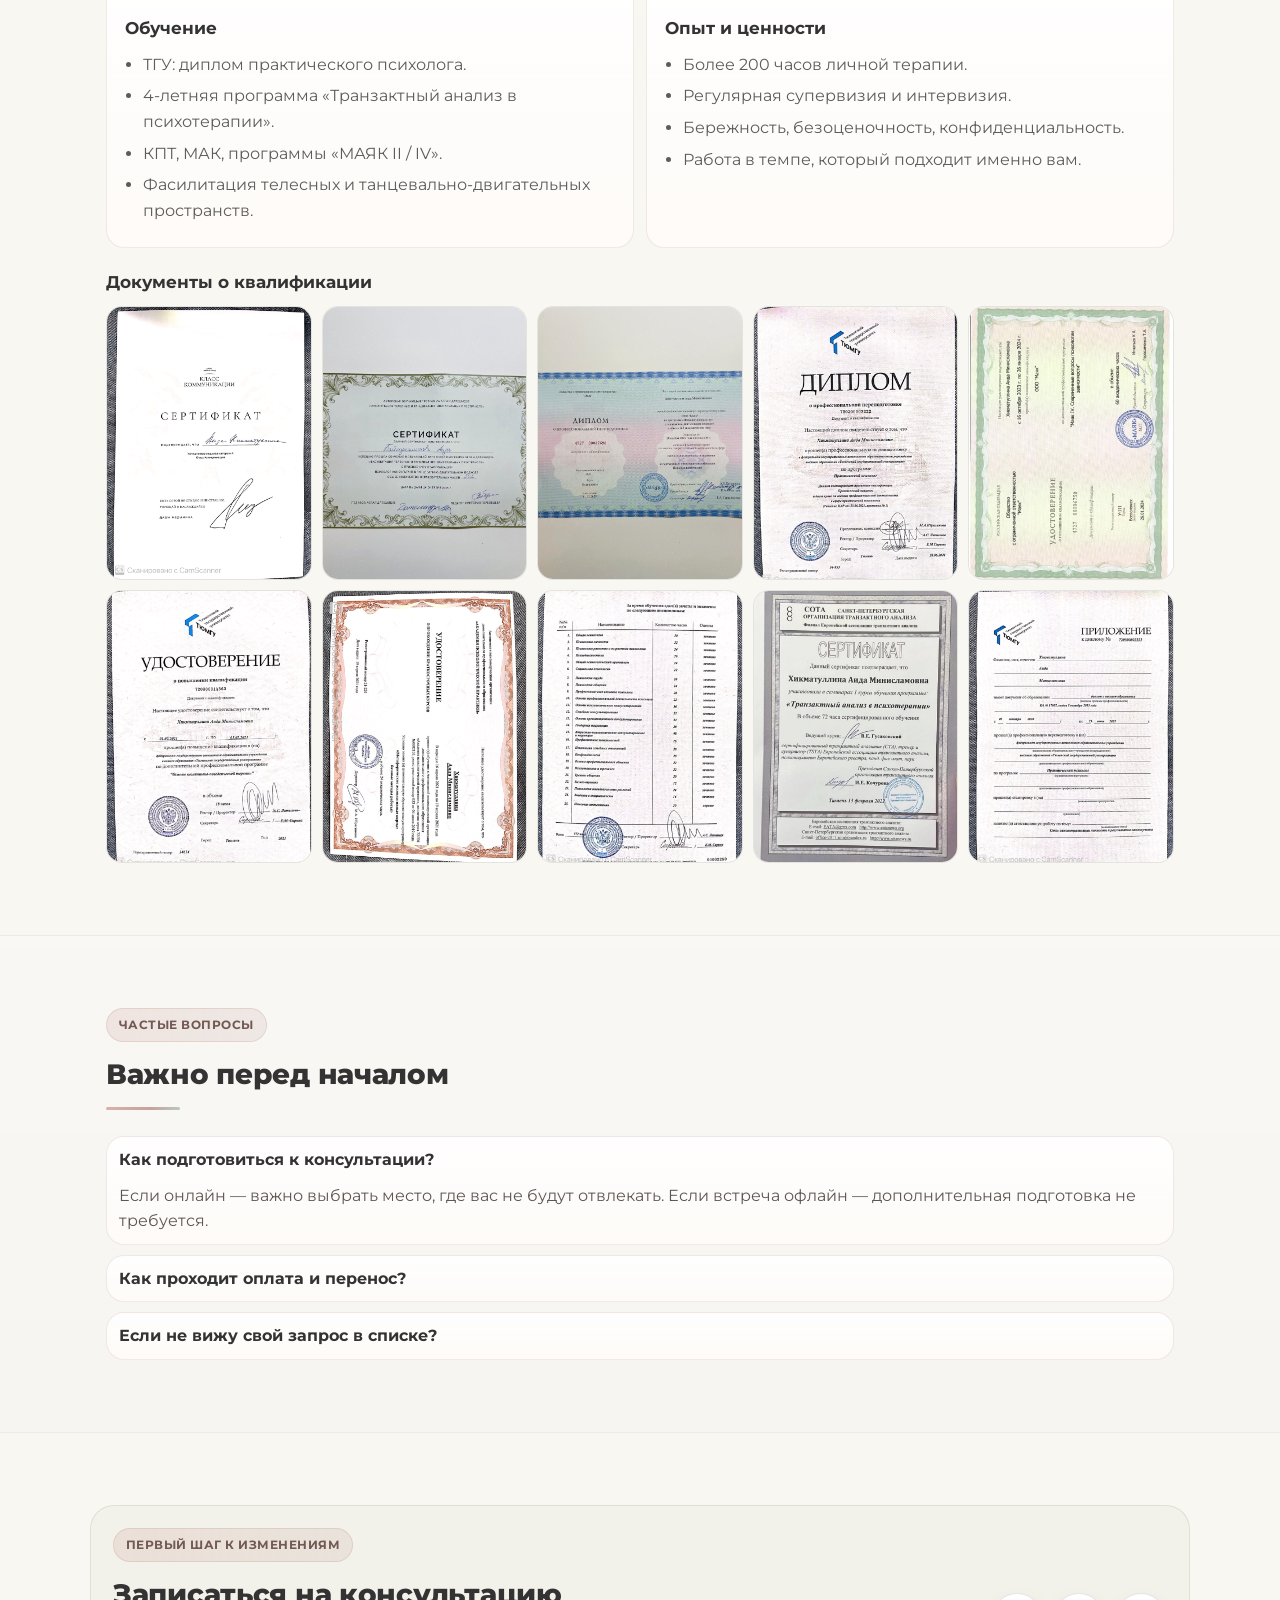
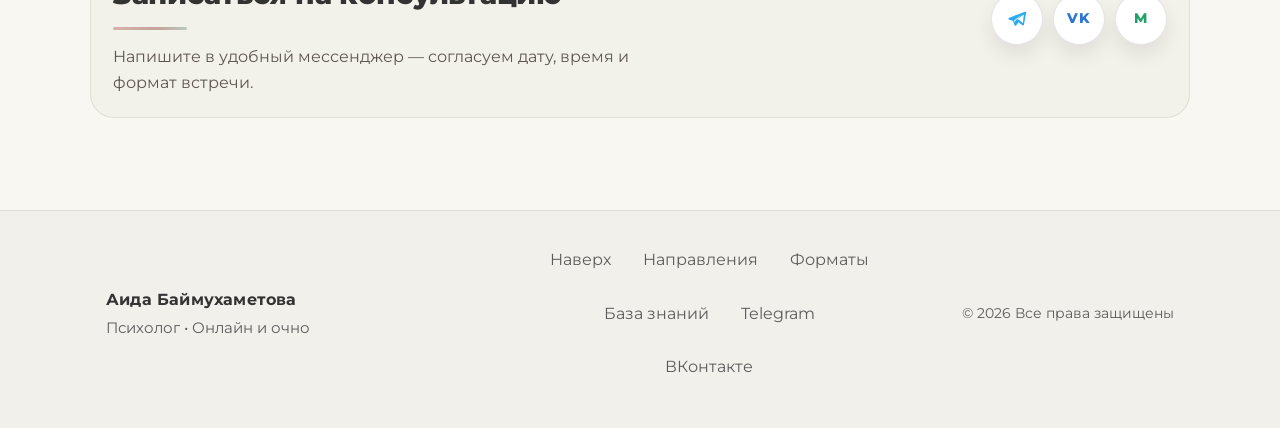
==== commit 9508fbca: "описание изменений" ====
--- a/index.html
+++ b/index.html
@@ -130,14 +130,14 @@
               </defs>
               <g class="scroll-daisy__flower" filter="url(#daisy-shadow)">
                 <g class="petals">
-                  <ellipse class="petal petal--alt" cx="50" cy="50" rx="10" ry="22" transform="rotate(0 50 50)"/>
-                  <ellipse class="petal" cx="50" cy="50" rx="10" ry="22" transform="rotate(45 50 50)"/>
-                  <ellipse class="petal petal--alt" cx="50" cy="50" rx="10" ry="22" transform="rotate(90 50 50)"/>
-                  <ellipse class="petal" cx="50" cy="50" rx="10" ry="22" transform="rotate(135 50 50)"/>
-                  <ellipse class="petal petal--alt" cx="50" cy="50" rx="10" ry="22" transform="rotate(180 50 50)"/>
-                  <ellipse class="petal" cx="50" cy="50" rx="10" ry="22" transform="rotate(225 50 50)"/>
-                  <ellipse class="petal petal--alt" cx="50" cy="50" rx="10" ry="22" transform="rotate(270 50 50)"/>
-                  <ellipse class="petal" cx="50" cy="50" rx="10" ry="22" transform="rotate(315 50 50)"/>
+                  <ellipse class="petal petal--alt" cx="50" cy="50" rx="20" ry="44" transform="rotate(0 50 50)"/>
+                  <ellipse class="petal" cx="50" cy="50" rx="20" ry="44" transform="rotate(45 50 50)"/>
+                  <ellipse class="petal petal--alt" cx="50" cy="50" rx="20" ry="44" transform="rotate(90 50 50)"/>
+                  <ellipse class="petal" cx="50" cy="50" rx="20" ry="44" transform="rotate(135 50 50)"/>
+                  <ellipse class="petal petal--alt" cx="50" cy="50" rx="20" ry="44" transform="rotate(180 50 50)"/>
+                  <ellipse class="petal" cx="50" cy="50" rx="20" ry="44" transform="rotate(225 50 50)"/>
+                  <ellipse class="petal petal--alt" cx="50" cy="50" rx="20" ry="44" transform="rotate(270 50 50)"/>
+                  <ellipse class="petal" cx="50" cy="50" rx="20" ry="44" transform="rotate(315 50 50)"/>
                 </g>
                 <circle class="center" cx="50" cy="50" r="14"/>
               </g>
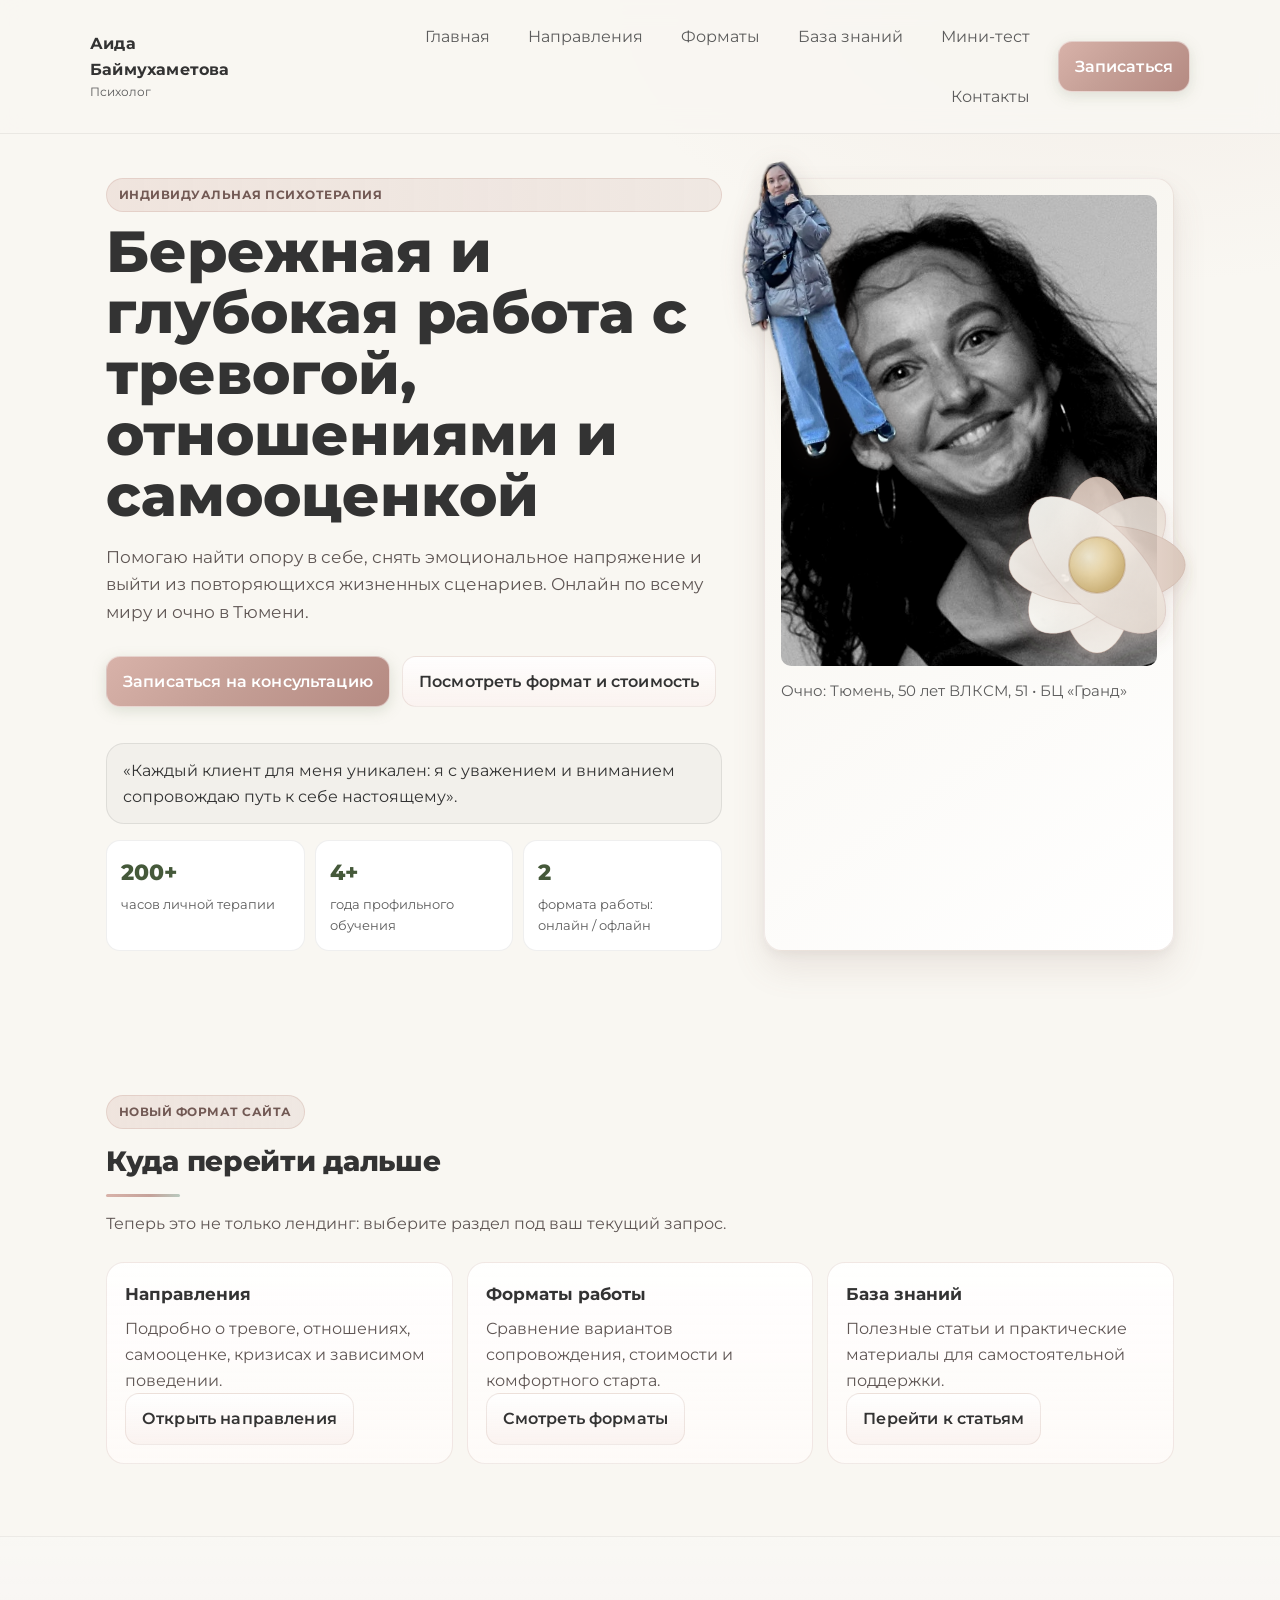
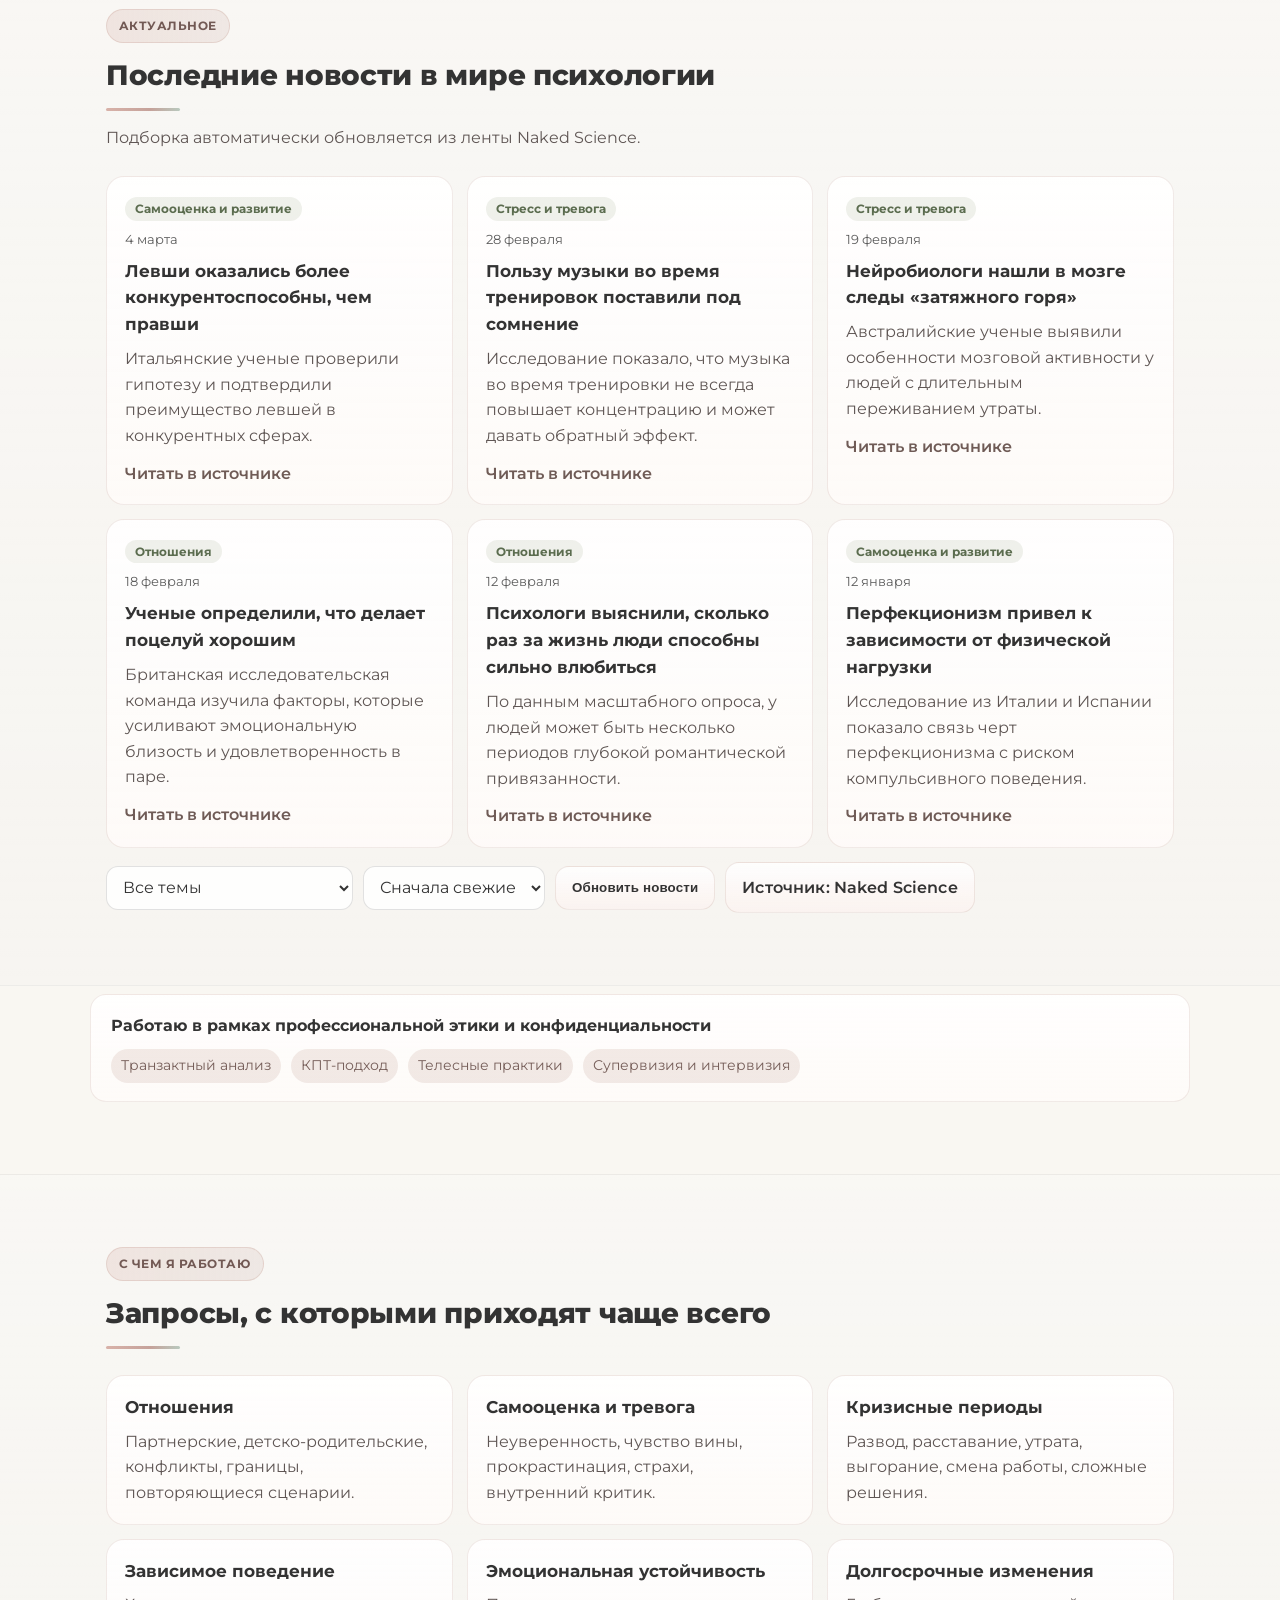
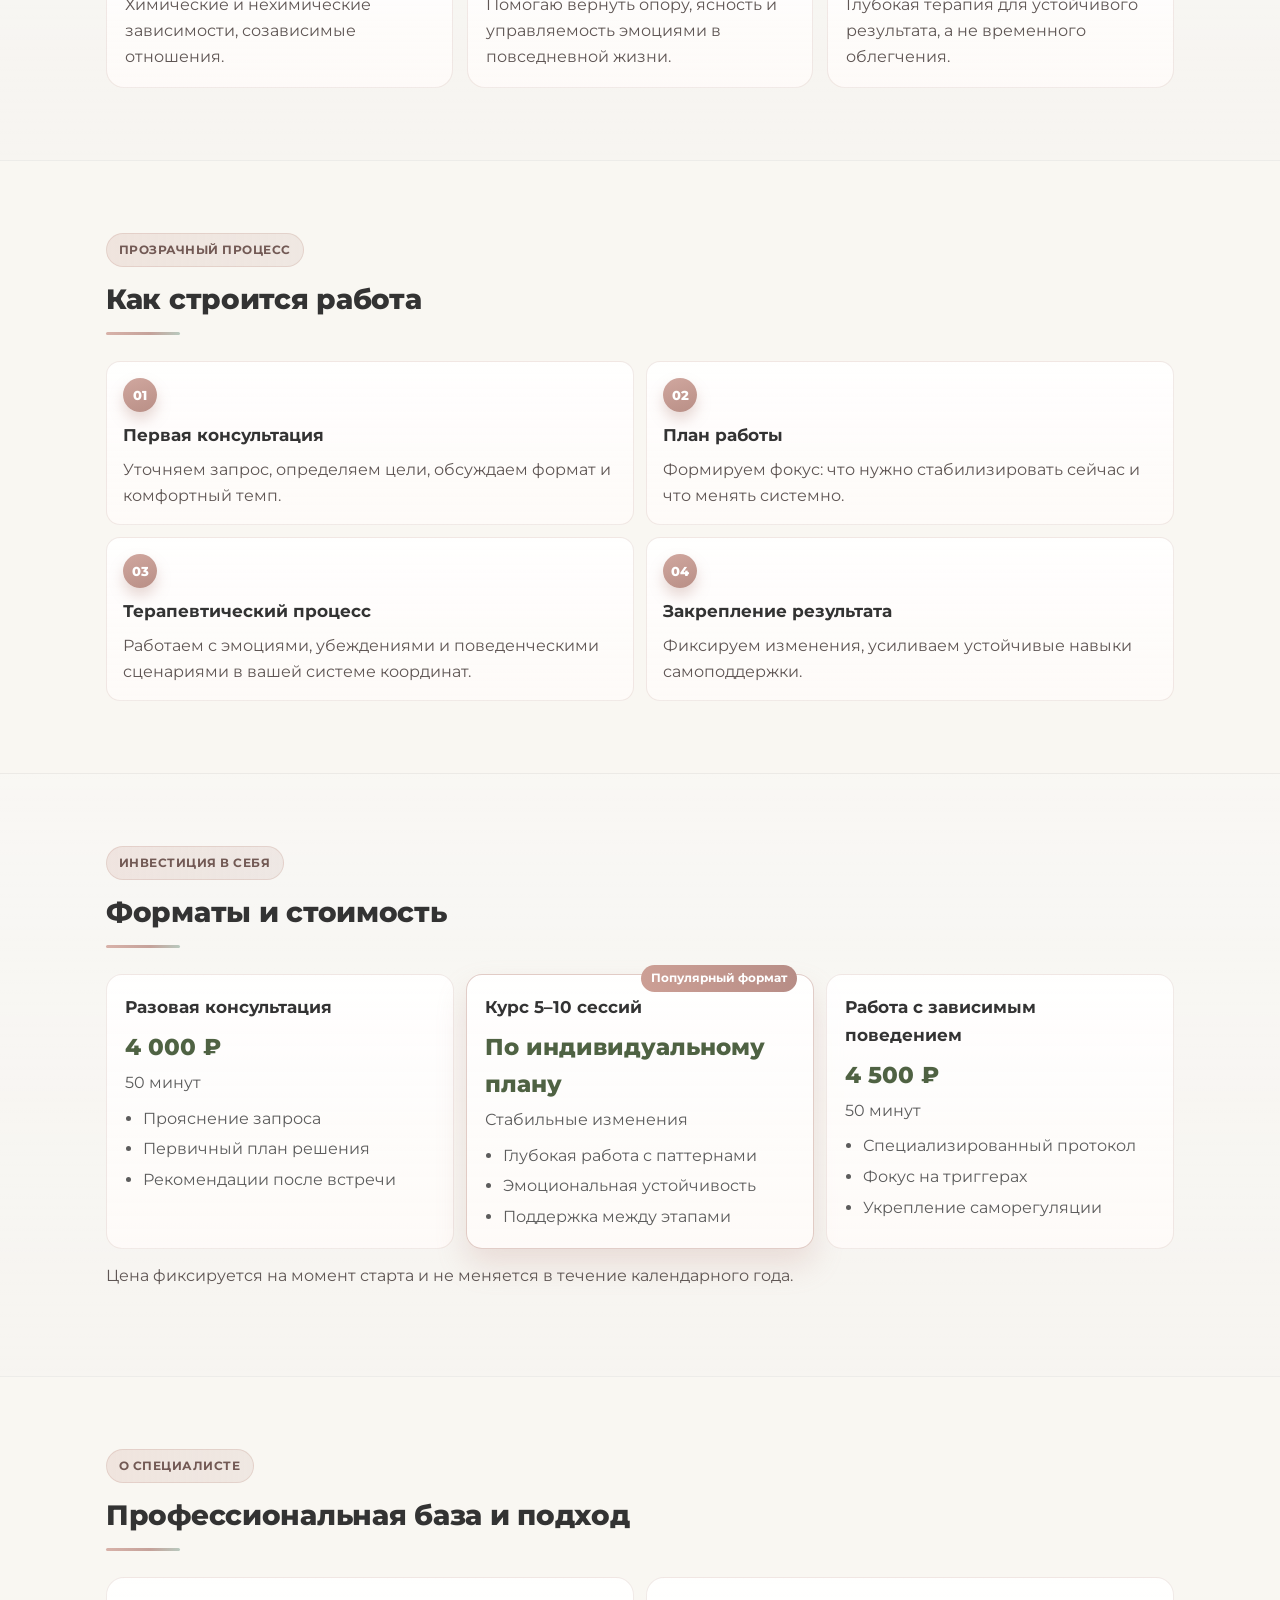
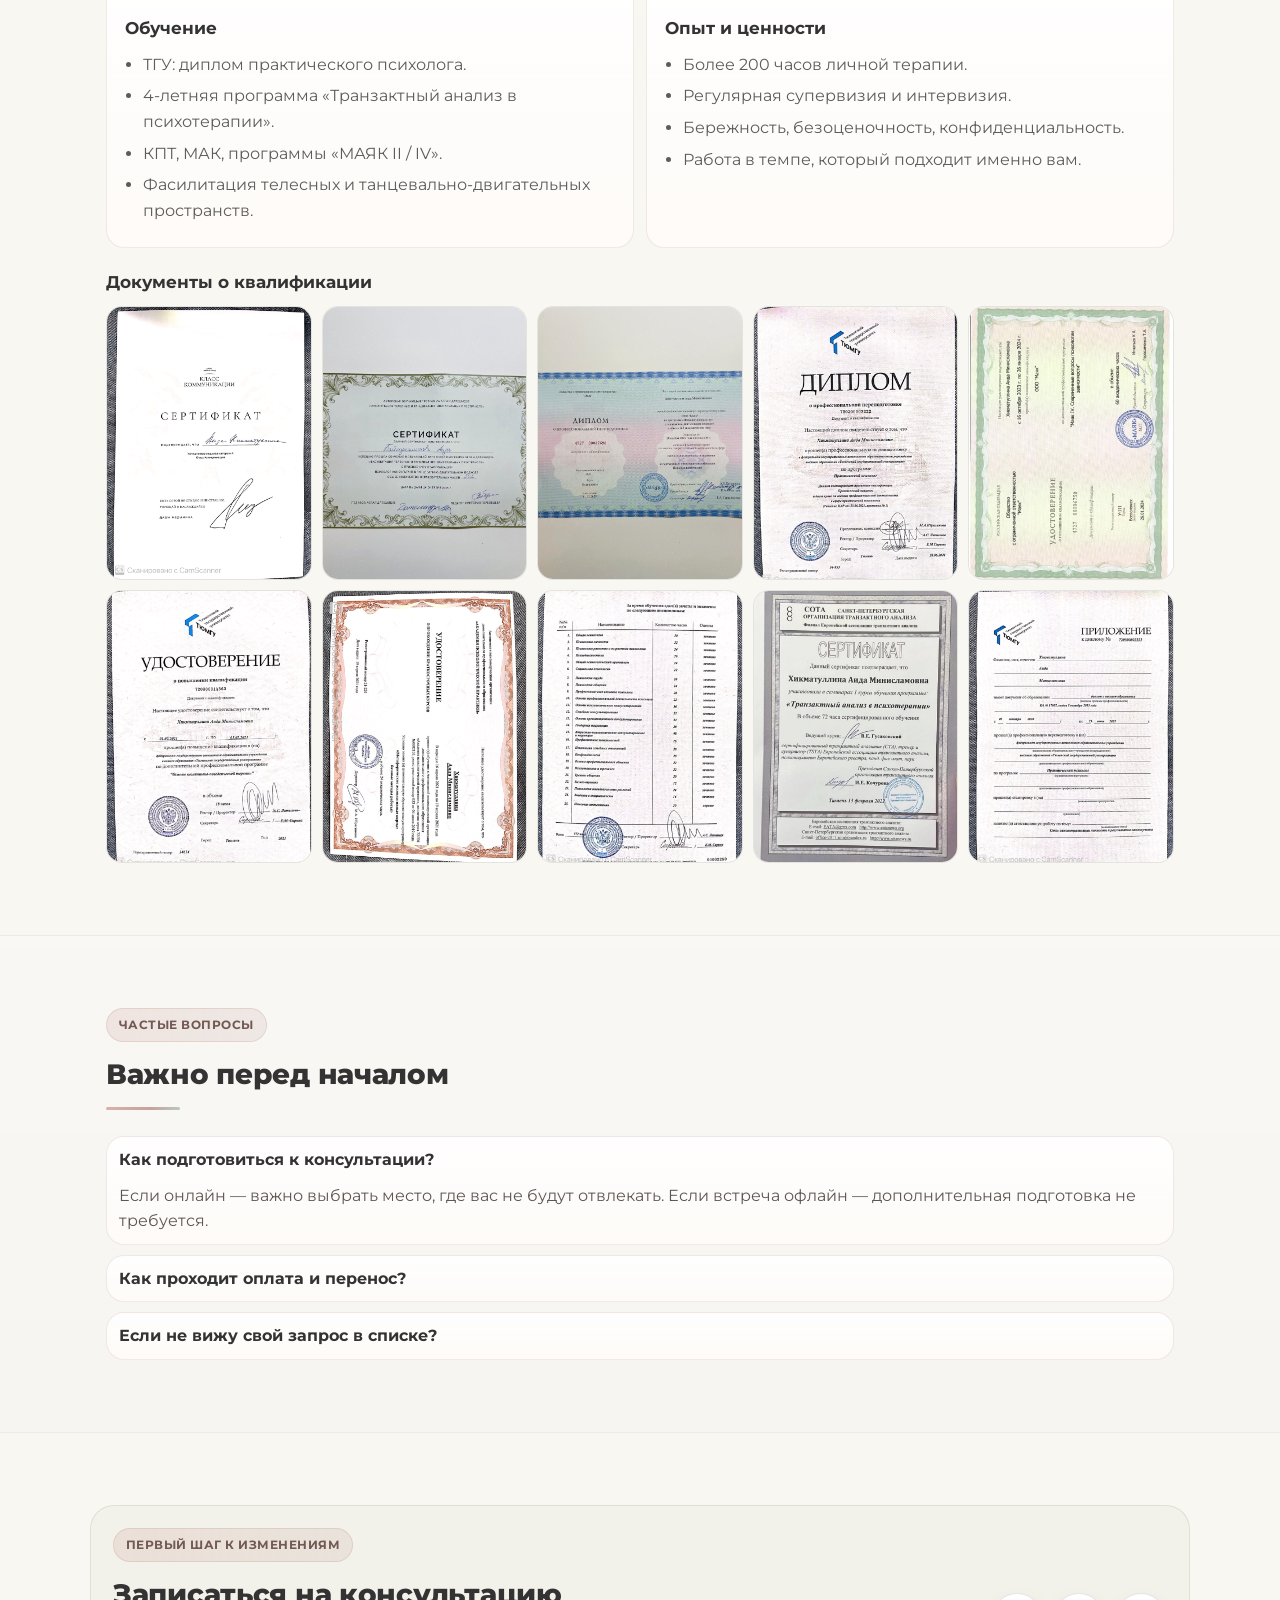
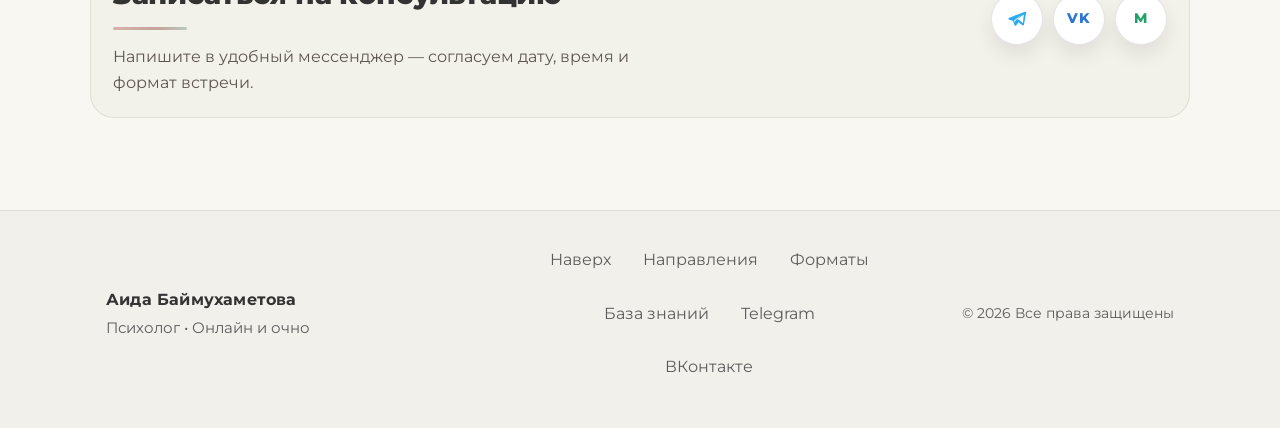
==== commit 9d8dcb0c: "описание изменений" ====
--- a/index.html
+++ b/index.html
@@ -144,6 +144,7 @@
             </svg>
           </div>
           <img class="hero__photo" src="img/psychologist.jpg" alt="Психолог Аида Баймухаметова" loading="eager">
+          <img class="hero-sticker" src="img/sticker.webp" alt="" width="120" height="120" loading="lazy" aria-hidden="true">
           <figcaption class="hero__caption">Очно: Тюмень, 50 лет ВЛКСМ, 51 • БЦ «Гранд»</figcaption>
         </figure>
       </div>
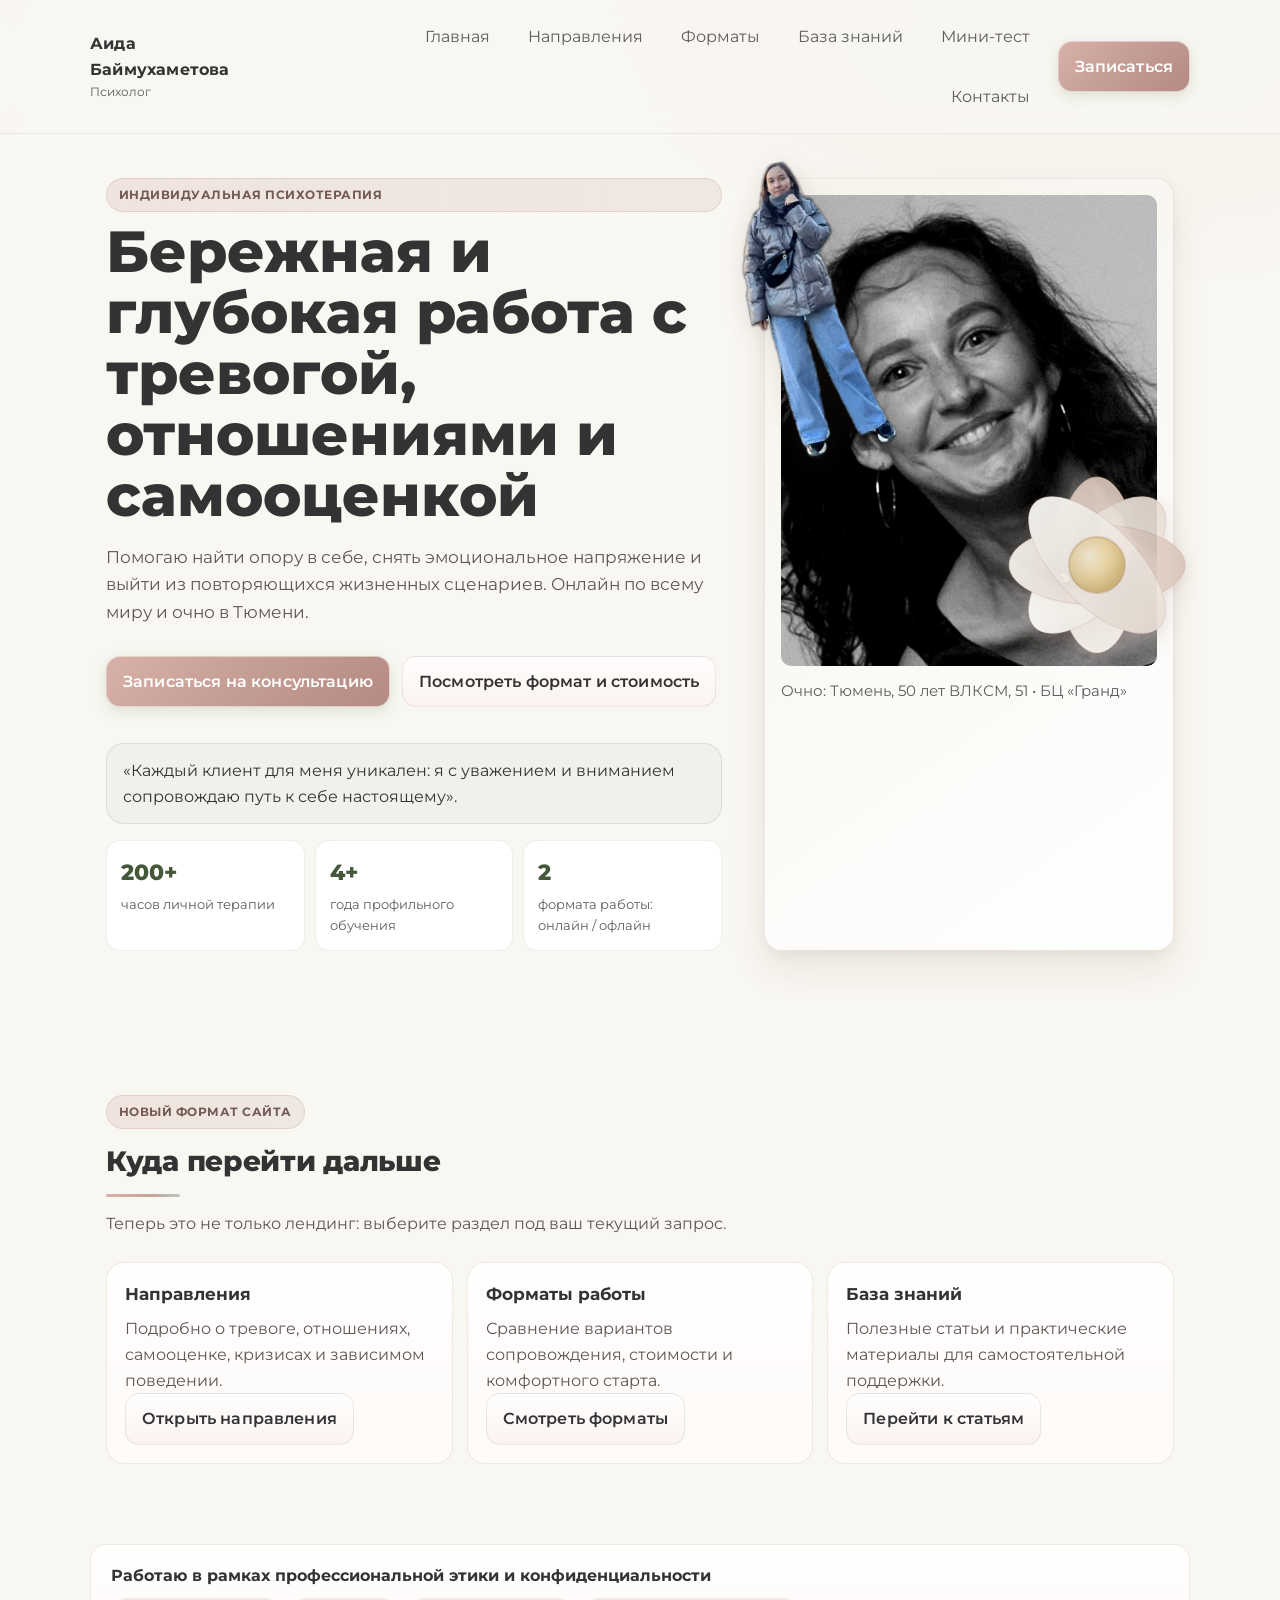
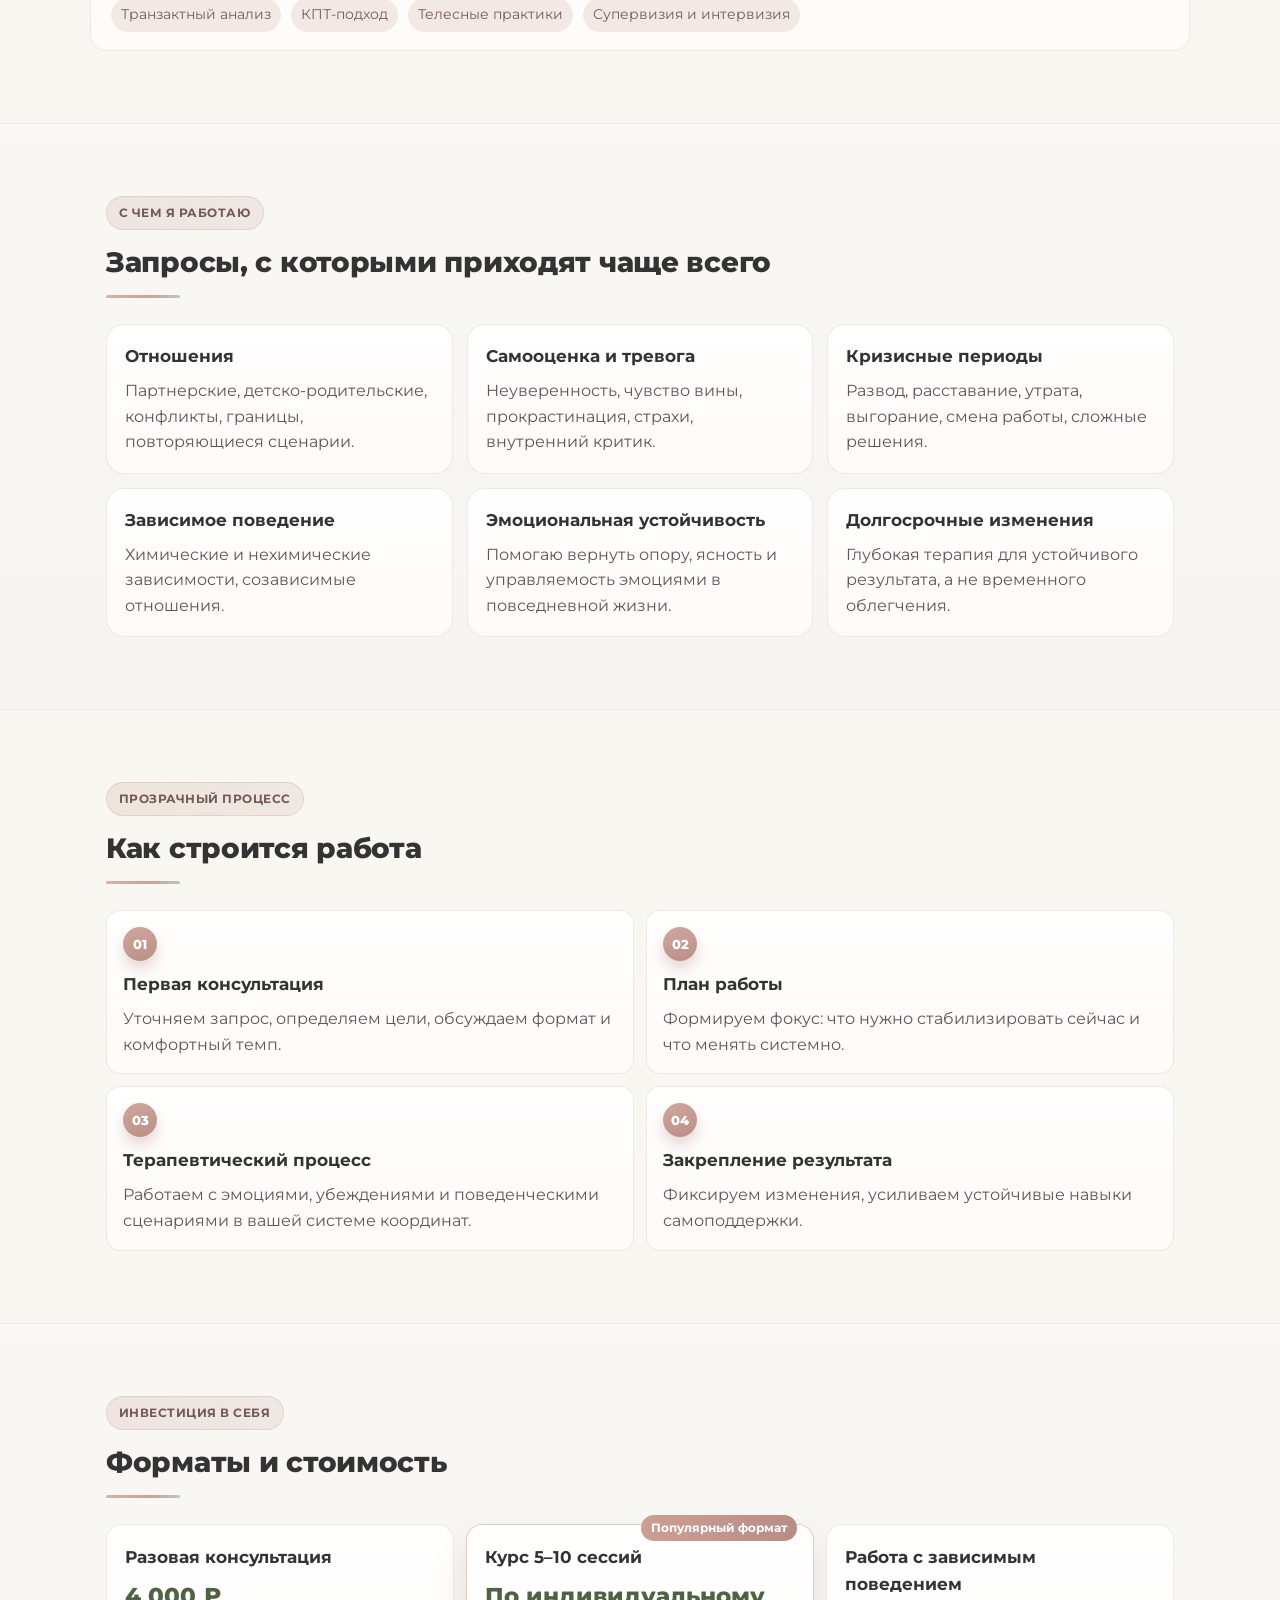
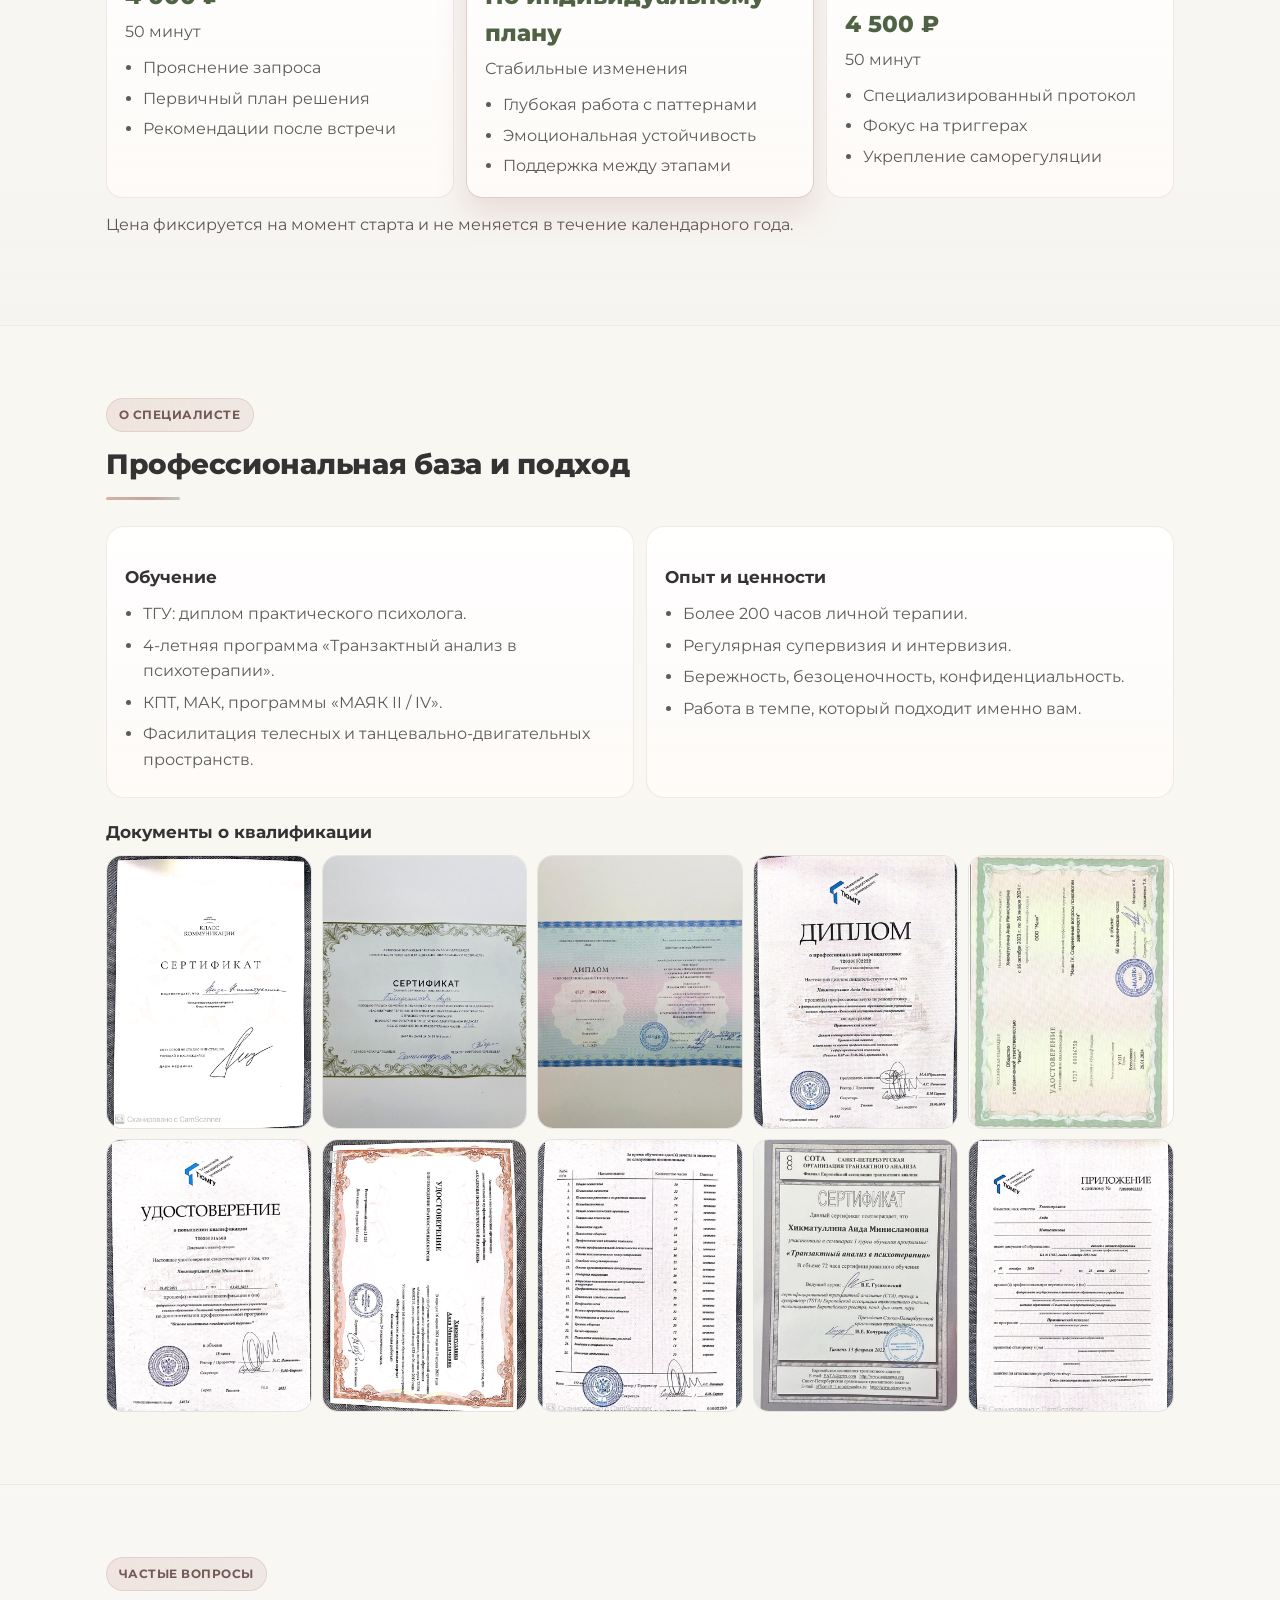
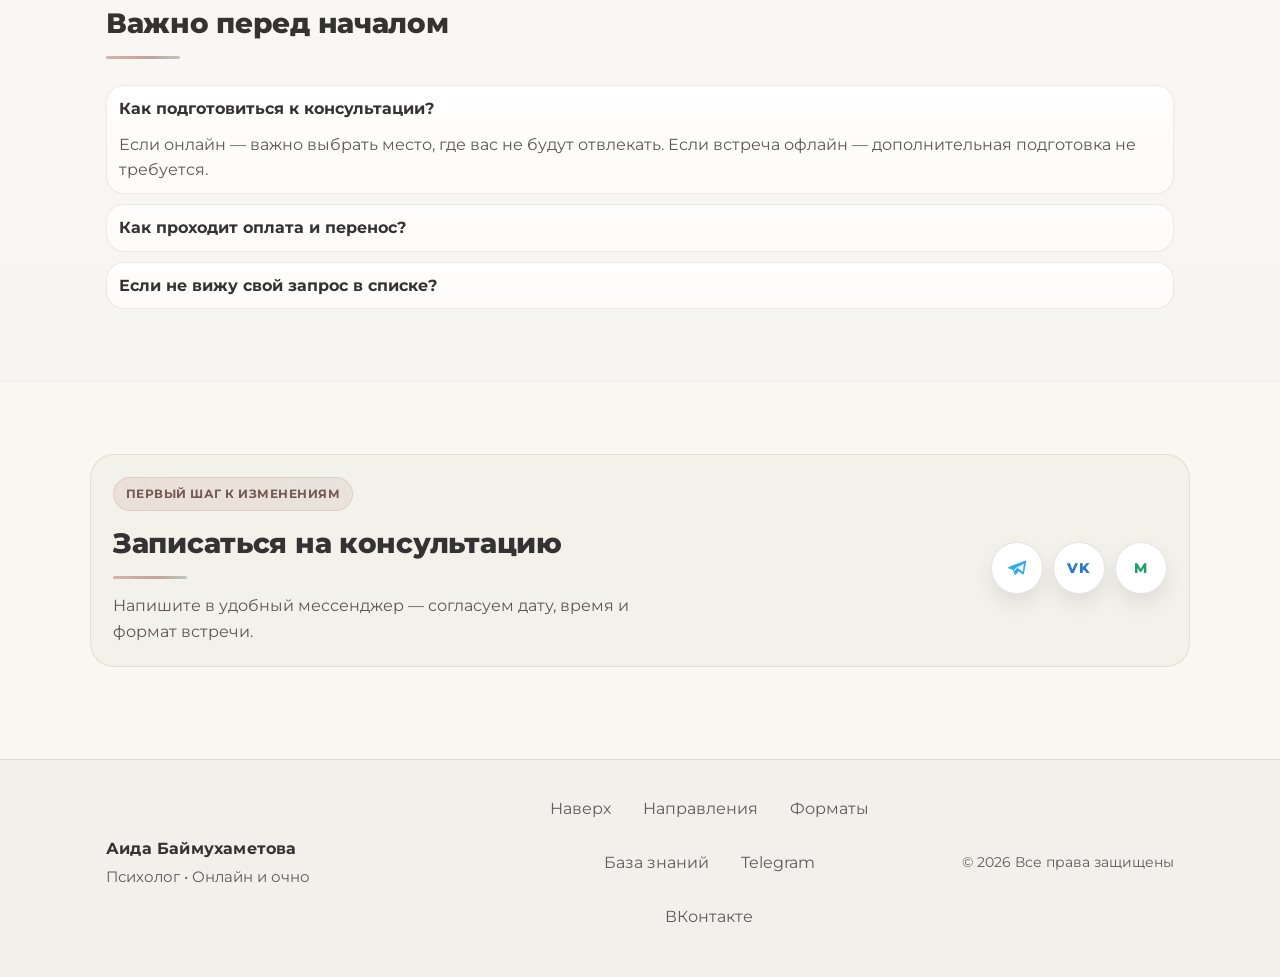
==== commit 6ecc338a: "описание изменений" ====
--- a/index.html
+++ b/index.html
@@ -177,43 +177,6 @@
       </div>
     </section>
 
-    <section class="section section--alt reveal" id="psy-news">
-      <div class="container">
-        <div class="section__head">
-          <span class="eyebrow">Актуальное</span>
-          <h2 class="section__title">Последние новости в мире психологии</h2>
-          <p class="section__lead">Подборка автоматически обновляется из ленты Naked Science.</p>
-        </div>
-        <div class="cards cards--3" id="psy-news-list" aria-live="polite">
-          <article class="card">
-            <h3 class="card__title">Загружаю новости...</h3>
-            <p class="card__text">Пожалуйста, подождите пару секунд.</p>
-          </article>
-        </div>
-        <div class="news-toolbar" style="margin-top: 14px;">
-          <label class="news-toolbar__field" for="psy-news-filter">
-            <span class="sr-only">Фильтр по теме</span>
-            <select id="psy-news-filter" class="news-select">
-              <option value="all">Все темы</option>
-              <option value="stress">Стресс и тревога</option>
-              <option value="relationships">Отношения</option>
-              <option value="self">Самооценка и развитие</option>
-              <option value="other">Другое</option>
-            </select>
-          </label>
-          <label class="news-toolbar__field" for="psy-news-sort">
-            <span class="sr-only">Сортировка</span>
-            <select id="psy-news-sort" class="news-select">
-              <option value="newest">Сначала свежие</option>
-              <option value="oldest">Сначала ранние</option>
-            </select>
-          </label>
-          <button class="button button--ghost" id="psy-news-refresh" type="button">Обновить новости</button>
-          <a class="button button--ghost" href="https://naked-science.ru/article/psy" target="_blank" rel="noreferrer">Источник: Naked Science</a>
-        </div>
-      </div>
-    </section>
-
     <section class="section trust reveal">
       <div class="container trust__inner">
         <p class="trust__title">Работаю в рамках профессиональной этики и конфиденциальности</p>
